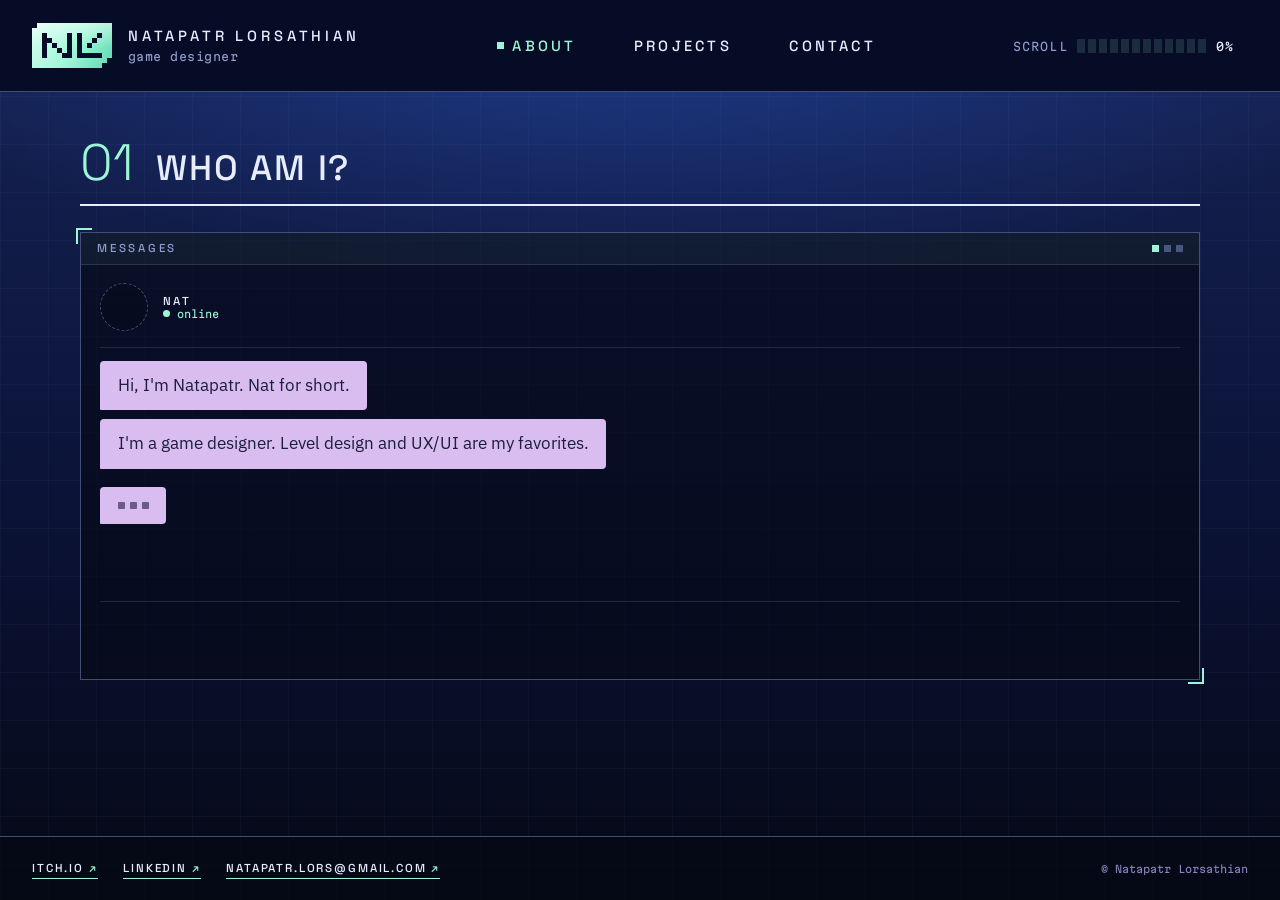
==== about/index.html @ 9aee7de4 "One page width, sticky project nav, tag-style loadout, SCROLL meter, scroll cue at all widths - Ever" ====
<!DOCTYPE html>
<html lang="en">
<head>
<meta charset="utf-8">
<meta name="viewport" content="width=device-width, initial-scale=1">
<title>About | Natapatr Lorsathian</title>
<meta name="description" content="About Nat - a versatile game designer who enjoys UI/UX and level design the most.">
<link rel="canonical" href="https://natapatrl.github.io/portfolio/about/">
<meta property="og:title" content="About | Natapatr Lorsathian">
<meta property="og:description" content="About Nat - a versatile game designer who enjoys UI/UX and level design the most.">
<meta property="og:type" content="website">
<meta property="og:url" content="https://natapatrl.github.io/portfolio/about/">
<link rel="icon" href="../assets/favicon.svg" type="image/svg+xml">
<link rel="preconnect" href="https://fonts.googleapis.com">
<link rel="preconnect" href="https://fonts.gstatic.com" crossorigin>
<link rel="stylesheet" href="https://fonts.googleapis.com/css2?family=Space+Grotesk:wght@300..700&family=IBM+Plex+Sans:wght@400;500&family=Martian+Mono:wdth,wght@75..112.5,300..500&family=Tiny5&display=swap">
<link rel="stylesheet" href="../assets/style.css">
<script>document.documentElement.classList.add("js")</script>
</head>
<body>
<a class="skip" href="#main">Skip to content</a>
<header class="site-header">
  <a class="brand" href="../" aria-label="Natapatr Lorsathian, home">
    <img class="brand-mark" src="../assets/logo.svg" alt="" width="80" height="45">
    <span class="brand-text"><span class="brand-name">NATAPATR LORSATHIAN</span><span class="brand-role">game designer</span></span>
  </a>
  <nav class="site-nav" aria-label="Main"><a href="../about/" class="active" aria-current="page">ABOUT</a><a href="../projects/">PROJECTS</a><a href="../contact/">CONTACT</a></nav>
  <div class="read" aria-hidden="true"><span class="read-label">SCROLL</span><span class="read-cells"></span><span class="read-pct">0%</span></div>
</header>
<main id="main">

<section class="wrap section-page">
  <header class="doc-head compact"><span class="doc-no" aria-hidden="true">01</span><h1 class="doc-title">WHO AM I?</h1></header>
  <div class="window chat-window"><div class="window-bar"><span class="window-title">MESSAGES</span><span class="window-lights" aria-hidden="true"><i></i><i></i><i></i></span></div>
  <div class="chat" data-chat>
    <div class="chat-head">
      <figure class="frame avatar"><div class="ph" style="aspect-ratio:1/1" role="img" aria-label="Image coming soon: avatar"><span>[ img: avatar ]</span></div></figure>
      <div><p class="chat-name">Nat</p><p class="chat-status">online</p></div>
    </div>
    <div class="chat-log" aria-live="polite"><div class="bubble them"><p>Hi, I&#x27;m Natapatr. Nat for short.</p></div><div class="bubble them"><p>I&#x27;m a game designer. Level design and UX/UI are my favorites.</p></div><div class="bubble them"><p>Ask me anything!</p></div><div class="bubble me"><p>What makes a game great?</p></div><div class="bubble them"><p>It has to feel good to play.</p></div><div class="bubble them"><p>Fun is the foundation, but even a fun game gets frustrating if it isn&#x27;t user-friendly.</p></div><div class="bubble me"><p>Your design goal?</p></div><div class="bubble them"><p>Balancing fun with a smooth user experience.</p></div><div class="bubble me"><p>What tools do you use?</p></div><div class="bubble them"><p>Unity, Unreal (incl. UEFN) and Figma for UI prototypes.</p></div><div class="bubble me"><p>Working on anything now?</p></div><div class="bubble them"><p>Anonymized! Our Global Game Jam 2026 entry, 1st place at Game Dev Hub Bangkok.</p></div><div class="bubble them"><p>We grew it into a full game. It&#x27;s out now on Steam.</p></div></div>
    <div class="chat-options" role="group" aria-label="Reply options"><a class="chat-opt final" href="../projects/">View my projects</a></div>
  </div></div>
  <script type="application/json" id="chat-data">{"intro": ["Hi, I'm Natapatr. Nat for short.", "I'm a game designer. Level design and UX/UI are my favorites.", "Ask me anything!"], "topics": [{"q": "What makes a game great?", "a": ["It has to feel good to play.", "Fun is the foundation, but even a fun game gets frustrating if it isn't user-friendly."]}, {"q": "Your design goal?", "a": ["Balancing fun with a smooth user experience."]}, {"q": "What tools do you use?", "a": ["Unity, Unreal (incl. UEFN) and Figma for UI prototypes."]}, {"q": "Working on anything now?", "a": ["Anonymized! Our Global Game Jam 2026 entry, 1st place at Game Dev Hub Bangkok.", "We grew it into a full game. It's out now on Steam."]}], "final": "View my projects", "finalHref": "../projects/"}</script>
</section>

</main>
<footer class="site-footer">
  <div class="footer-links">
    <a class="link" href="https://twonah.itch.io/" target="_blank" rel="noopener">itch.io<span class="sr-only"> (opens in new tab)</span></a>
    <a class="link" href="https://www.linkedin.com/in/natapatrl" target="_blank" rel="noopener">LinkedIn<span class="sr-only"> (opens in new tab)</span></a>
    <a class="js-email link" data-u="natapatr.lors" data-d="gmail.com" href="../contact/">natapatr.lors [at] gmail [dot] com</a>
  </div>
  <p class="footer-note">&copy; Natapatr Lorsathian</p>
</footer>
<script src="../assets/site.js"></script>
</body>
</html>
---- assets/style.css ----
/* =========================================================
   Theme: technical datasheet base + HUD project list/readout
   + terminal flairs. Sharp edges, rules instead of boxes.
   Fonts: Space Grotesk (headings), IBM Plex Sans (body),
   Martian Mono (labels/specs), Tiny5 (quest band only).
   ========================================================= */
:root {
  --navy: #162354;
  --deep: #0b1338;
  --ink: #050915;
  --head: #e8ecff;
  --body: rgba(232, 236, 255, 0.78);
  --muted: #8f9bc9;
  --dim: #8a82bd;   /* lavender-leaning; 5.2:1 or more on every panel (old #5d6aa0 was 3.5:1) */
  --line: rgba(160, 185, 255, 0.16);
  --line-strong: rgba(160, 185, 255, 0.38);
  --mint: #9ef5d6;
  --lav: #d9bdf0;
  --grot: "Space Grotesk", "Segoe UI", system-ui, sans-serif;
  --plex: "IBM Plex Sans", "Segoe UI", system-ui, sans-serif;
  --mono: "Martian Mono", ui-monospace, "Courier New", monospace;
  --pixel: "Tiny5", "Courier New", monospace;
  /* type scale: every size on the site comes from here */
  --fs-micro: 0.64rem;   /* mono: captions, meter, footer, spec labels */
  --fs-label: 0.72rem;   /* mono: section numbers, ids, meta, image labels */
  --fs-data: 0.78rem;    /* mono: spec values, sub-headings */
  --fs-caps-s: 0.72rem;  /* grotesk caps: name, spec groups, footer links */
  --fs-caps: 0.8rem;     /* grotesk caps: nav, links */
  --fs-caps-l: 0.92rem;  /* grotesk caps: section titles */
  --fs-body-s: 0.92rem;  /* plex: secondary text, reply options */
  --fs-body: 1.04rem;    /* plex: all body text and lists */
}

* { box-sizing: border-box; }
/* --hh (top bar height) and --nh (sticky project nav height) are set by site.js, so in-page jumps
   and keyboard focus never land under the sticky bars. */
html { background: var(--ink); scroll-behavior: smooth; scroll-padding-top: calc(var(--hh, 92px) + var(--nh, 0px) + 16px); }
body {
  margin: 0;
  color: var(--head);
  font: 400 1rem/1.6 var(--grot);
  background:
    radial-gradient(ellipse 90% 45% at 50% 0%, rgba(43, 95, 217, 0.45), transparent 70%),
    linear-gradient(rgba(140, 170, 255, 0.045) 1px, transparent 1px) 0 0 / 48px 48px,
    linear-gradient(90deg, rgba(140, 170, 255, 0.045) 1px, transparent 1px) 0 0 / 48px 48px,
    linear-gradient(180deg, var(--navy), var(--deep) 55%, var(--ink));
  background-color: var(--ink);
  min-height: 100vh;
  display: flex;
  flex-direction: column;
}
main { flex: 1; }
main > section:first-child:not(.hero), main > article:first-child { padding-top: 2.8rem; }
main > article.project:first-child { padding-top: 2rem; }
a { color: var(--mint); }
a:hover { color: var(--head); }
p { margin: 0 0 0.85rem; }
h1, h2, h3 { font-family: var(--grot); font-weight: 500; line-height: 1.15; margin: 0; }
.wrap { width: min(1120px, 100% - 2.5rem); margin-inline: auto; }

.skip { position: absolute; left: -999px; }
.skip:focus { left: 1rem; top: 1rem; background: var(--head); color: var(--deep); padding: 0.5rem 1rem; z-index: 9; }
:focus-visible { outline: 1px solid var(--mint); outline-offset: 4px; }

/* ---------- Header ---------- */
.site-header {
  position: sticky;
  top: 0;
  z-index: 5;
  display: grid;
  grid-template-columns: auto 1fr auto;
  align-items: center;
  gap: 2rem;
  height: 92px;
  padding: 0 2rem;
  background: #060b26;
  border-bottom: 1px solid var(--line-strong);
}
.brand { display: flex; align-items: center; gap: 1rem; text-decoration: none; color: var(--head); }
.brand-mark { display: block; height: 45px; width: 80px; image-rendering: pixelated; }
.brand-name { display: block; white-space: nowrap; font: 500 var(--fs-caps-l)/1.2 var(--grot); letter-spacing: 0.26em; }
.brand-role { display: block; font: 400 var(--fs-label) var(--mono); color: var(--muted); letter-spacing: 0.04em; margin-top: 0.25rem; }
.brand:hover .brand-name { color: var(--mint); }
.site-nav { display: flex; justify-content: center; gap: 0.4rem; }
.site-nav a {
  display: flex;
  align-items: center;
  gap: 0.55rem;
  padding: 0.7rem 1.1rem;
  font: 500 var(--fs-caps-l) var(--grot);
  letter-spacing: 0.22em;
  color: var(--head);
  text-decoration: none;
}
.site-nav a::before { content: ""; width: 7px; height: 7px; background: var(--mint); opacity: 0; }
.site-nav a:hover::before, .site-nav a.active::before { opacity: 1; }
.site-nav a.active { color: var(--mint); }
.read { display: flex; align-items: center; gap: 0.6rem; font: 400 var(--fs-label) var(--mono); color: var(--muted); letter-spacing: 0.1em; }
.read-cells { display: flex; gap: 3px; }
.read-cells i { width: 8px; height: 14px; background: rgba(158, 245, 214, 0.14); }
.read-cells i.on { background: var(--mint); }
.read.off { visibility: hidden; }
.read-pct { min-width: 4ch; color: var(--head); text-align: left; }

/* ---------- Shared type ---------- */
.prose p { font-family: var(--plex); color: var(--body); font-size: var(--fs-body); line-height: 1.72; max-width: 64ch; }
.sec {
  display: flex;
  align-items: baseline;
  gap: 0.9rem;
  font-size: var(--fs-caps-l);
  letter-spacing: 0.18em;
  text-transform: uppercase;
  border-top: 1px solid var(--line-strong);
  padding-top: 0.75rem;
  margin: 2.4rem 0 1rem;
}
.sec-no { font: 400 var(--fs-label) var(--mono); letter-spacing: 0.04em; color: var(--mint); text-transform: none; white-space: nowrap; flex: none; }

/* Datasheet heading: dim number + title share one baseline; the sub-line gets its own row */
.doc-head {
  display: grid;
  grid-template-columns: auto minmax(0, 1fr);
  column-gap: 1.4rem;
  align-items: baseline;
  border-bottom: 2px solid var(--head);
  padding-bottom: 1rem;
}
.doc-no { grid-column: 1; grid-row: 1; font: 300 clamp(3rem, 8vw, 5.2rem)/1 var(--grot); color: var(--mint); }
.doc-title { grid-column: 2; grid-row: 1; font-size: clamp(2rem, 5.5vw, 3.4rem); letter-spacing: 0.05em; text-transform: uppercase; line-height: 1; overflow-wrap: break-word; }
.doc-sub { grid-column: 2; grid-row: 2; font: 400 var(--fs-data)/1.5 var(--mono); color: var(--muted); margin: 0.55rem 0 0; }
.doc-head:not(:has(.doc-no)) .doc-title, .doc-head:not(:has(.doc-no)) .doc-sub { grid-column: 1 / -1; }
.page-head { margin-bottom: 2rem; }
/* compact version for About / Projects / Contact */
.doc-head.compact { margin-bottom: 1.6rem; }
.doc-head.compact .doc-no { font-size: clamp(2.2rem, 5vw, 3.2rem); }
.doc-head.compact .doc-title { font-size: clamp(1.5rem, 3.4vw, 2.2rem); }

/* boxed panel, same frame as the About chat window */
.frame-box { background: rgba(5, 9, 21, 0.5); border: 1px solid var(--line-strong); border-radius: 4px; padding: 0.4rem 1.4rem 1.6rem; }
.frame-box > .sec:first-child { border-top: 0; margin-top: 0.6rem; }
.list-box { padding: 0.3rem 0.4rem; }
.list-box .missions { border-top: 0; }
.list-box .mission:last-child { border-bottom: 0; }

/* About / Projects / Contact share one centered column */
/* Every page uses the same 1120px frame (user, 2026-11-08), so nothing jumps between pages. */
.section-page { }

/* Links: underlined caps, arrow for external */
.links { display: flex; flex-wrap: wrap; gap: 0.6rem 1.8rem; margin: 1.6rem 0 0; }
.link {
  font: 500 var(--fs-caps) var(--grot);
  letter-spacing: 0.16em;
  text-transform: uppercase;
  color: var(--head);
  text-decoration: none;
  border-bottom: 1px solid var(--mint);
  padding: 0.2rem 0;
}
/* decorative arrows: the "/ ''" part gives them empty alt text so screen readers skip them */
.link::after { content: " \2197"; content: " \2197" / ""; color: var(--mint); }
.link.internal::after { content: " \2192"; content: " \2192" / ""; }
.link.internal.prev::after { content: none; }
.link.internal.prev::before { content: "\2190"; content: "\2190" / ""; color: var(--mint); margin-right: 0.4em; }
.link:hover { color: var(--mint); }
.footer-links .link { font-size: var(--fs-caps-s); }

/* "+" bullet list */
.plus-list { list-style: none; padding: 0; margin: 0; font-family: var(--plex); font-size: var(--fs-body); color: var(--body); }
.plus-list li { position: relative; padding: 0.3rem 0 0.3rem 1.6rem; line-height: 1.6; }
.plus-list li::before { content: "+"; content: "+" / ""; position: absolute; left: 0.15rem; top: 0.28rem; color: var(--mint); font-family: var(--mono); }

/* Image frames: crop-mark corners, no box */
.frame { margin: 0; }
.ph {
  position: relative;
  width: 100%;
  display: grid;
  place-items: center;
  padding: 1rem;
  text-align: center;
  background: rgba(5, 9, 21, 0.4);
  font: 400 var(--fs-label) var(--mono);
  color: var(--muted);
}
.ph::before, .ph::after { content: ""; position: absolute; width: 18px; height: 18px; border: 1px solid var(--head); }
.ph::before { top: 0; left: 0; border-right: 0; border-bottom: 0; }
.ph::after { bottom: 0; right: 0; border-left: 0; border-top: 0; }
.frame figcaption { font: 400 var(--fs-micro) var(--mono); color: var(--dim); margin-top: 0.55rem; }
.hero-ph { margin-bottom: 0; }
/* Project page: media + spec readout share one window, so the image no longer fills the screen */
.file-window { margin-bottom: 2.6rem; }
.file-window .window-body { padding: 1.4rem 1.5rem 1.5rem; }
.file-grid { display: grid; grid-template-columns: 1.35fr 1fr; gap: 1.5rem 2rem; align-items: start; }
.file-main .file-pitch { margin: 1.1rem 0 0; }
.file-side .links { margin-top: 1.4rem; }
/* Awards: a small group under the specs, styled like the SPECS / ROLE group labels */
.file-awards { margin-top: 1.3rem; }
.file-awards .grp { margin: 0; padding: 0 0 0.5rem; font: 500 var(--fs-caps-s) var(--grot); letter-spacing: 0.24em; color: var(--mint); }
.file-awards ul { list-style: none; margin: 0; padding: 0; display: grid; gap: 0.4rem; }
.file-awards li { display: flex; gap: 0.6rem; align-items: baseline; font: 400 var(--fs-body-s)/1.4 var(--plex); color: var(--lav); }
.file-awards svg { width: 10px; height: 10px; fill: currentColor; flex: none; position: relative; top: 1px; }
.proj-body { max-width: 760px; }

/* ---------- Mission-select project list ---------- */
.missions { display: grid; border-top: 1px solid var(--line-strong); }
.mission {
  display: grid;
  grid-template-columns: 2.4rem 10.5rem 1fr auto;
  gap: 1.4rem;
  align-items: center;
  padding: 1.15rem 1.2rem 1.15rem 1rem;
  border-bottom: 1px solid var(--line);
  border-left: 2px solid transparent;
  text-decoration: none;
  color: var(--muted);
  transition: background 0.15s, border-color 0.15s;
}
.mission:hover, .mission:focus-visible {
  background: linear-gradient(90deg, rgba(158, 245, 214, 0.11), rgba(158, 245, 214, 0) 75%);
  border-left-color: var(--mint);
  color: var(--head);
  outline: none;
}
.m-id { font: 400 var(--fs-label) var(--mono); color: var(--dim); }
.m-thumb .ph { padding: 0.4rem; font-size: var(--fs-micro); line-height: 1.4; transition: background 0.15s; }
.m-thumb .ph::before, .m-thumb .ph::after { width: 10px; height: 10px; }
.mission:hover .m-thumb .ph { background: rgba(158, 245, 214, 0.08); }
.mission:hover .m-id { color: var(--mint); }
.m-title { display: block; font: 500 1.2rem var(--grot); letter-spacing: 0.06em; text-transform: uppercase; color: var(--head); }
.m-title .slash { color: var(--dim); margin-left: 0.15em; }
.m-title .slash::after { content: "_"; content: "_" / ""; color: var(--mint); opacity: 0; }
.mission:hover .m-title .slash { color: var(--mint); }
.mission:hover .m-title .slash::after { opacity: 1; animation: blink 1s steps(1) infinite; }
.m-genre { display: block; font: 400 var(--fs-body-s)/1.4 var(--plex); color: var(--muted); margin-top: 0.2rem; }
/* year / team / engine readout on the right of each row */
.m-spec { display: grid; gap: 0.3rem; font: 400 var(--fs-label)/1 var(--mono); color: var(--head); white-space: nowrap; }
.m-spec { width: 10.4rem; }
.m-spec > span { display: grid; grid-template-columns: 4.2rem auto; }
.m-spec b { font-weight: 400; color: var(--dim); font-size: var(--fs-micro); letter-spacing: 0.1em; margin-right: 0.6rem; }
.mission:hover .m-spec { color: var(--mint); }
/* discipline tags: small HUD chips with a pixel icon, colour-coded */
.chips { display: flex; flex-wrap: wrap; gap: 0.4rem; margin-top: 0.55rem; }
ul.chips { list-style: none; padding: 0; margin-bottom: 0; }
.chip {
  --c: var(--mint);
  display: inline-flex;
  align-items: center;
  gap: 0.45rem;
  padding: 0.28rem 0.6rem 0.28rem 0.5rem;
  font: 500 var(--fs-micro)/1 var(--mono);
  letter-spacing: 0.08em;
  text-transform: uppercase;
  color: var(--c);
  background: color-mix(in srgb, var(--c) 9%, transparent);
  border: 1px solid color-mix(in srgb, var(--c) 45%, transparent);
  clip-path: polygon(5px 0, 100% 0, 100% 100%, 0 100%, 0 5px);
}
.chip svg { width: 10px; height: 10px; fill: currentColor; flex: none; }
.chip.t-level { --c: var(--lav); }
.chip.t-ux { --c: #9dc4ff; }
.mission:hover .chip { background: color-mix(in srgb, var(--c) 16%, transparent); }

/* ---------- Spec readout ---------- */
.readout { margin: 0; font: 400 var(--fs-data)/1.5 var(--mono); }
.readout .grp { font: 500 var(--fs-caps-s) var(--grot); letter-spacing: 0.24em; color: var(--mint); padding: 0 0 0.5rem; }
.readout .grp:not(:first-child) { padding-top: 1.3rem; }
.readout .row {
  display: grid;
  grid-template-columns: 7.8rem 1fr;
  gap: 1rem;
  padding: 0.6rem 0 0.6rem 0.9rem;
  border-left: 1px solid var(--line-strong);
}
.readout .row:nth-of-type(odd) { background: rgba(158, 245, 214, 0.03); }
.readout dt { color: var(--muted); text-transform: uppercase; font-size: var(--fs-micro); letter-spacing: 0.1em; padding-top: 0.12rem; }
.readout dd { margin: 0; color: var(--head); overflow-wrap: anywhere; }

/* ---------- Home ---------- */
/* Content windows (home): sharp frame, mint corner brackets, title bar with status lights */
.hero { padding: 2.4rem 0 2.2rem; }
.window { position: relative; background: rgba(5, 9, 21, 0.62); border: 1px solid var(--line-strong); }
.window::before, .window::after { content: ""; position: absolute; width: 14px; height: 14px; border: 2px solid var(--mint); pointer-events: none; }
.window::before { top: -5px; left: -5px; border-right: 0; border-bottom: 0; }
.window::after { bottom: -5px; right: -5px; border-left: 0; border-top: 0; }
.window-bar {
  display: flex; justify-content: space-between; align-items: center; gap: 1rem;
  padding: 0.55rem 1rem;
  border-bottom: 1px solid var(--line);
  background: rgba(158, 245, 214, 0.05);
  font: 500 var(--fs-caps-s) var(--grot); letter-spacing: 0.24em; color: var(--muted);
}
.window-title { display: flex; align-items: center; gap: 0.8rem; margin: 0; font: inherit; letter-spacing: inherit; }
.window-tag { font: 500 var(--fs-micro)/1 var(--mono); letter-spacing: 0.1em; color: var(--deep); background: var(--mint); padding: 0.22rem 0.4rem; }
.window-lights { display: flex; gap: 5px; }
.window-lights i { width: 7px; height: 7px; background: var(--line-strong); }
.window-lights i:first-child { background: var(--mint); }
.window-body { padding: 1.5rem 1.6rem 1.6rem; }
.hud-label { margin: 0; font: 400 var(--fs-label)/1.6 var(--mono); letter-spacing: 0.12em; color: var(--muted); }
.hud-label::before { content: ""; display: inline-block; width: 6px; height: 6px; background: var(--mint); margin-right: 0.7rem; vertical-align: 1px; }
.hud-label + .out { margin-top: 0.35rem; }
.out + .hud-label { margin-top: 1.3rem; }
.hero-bio { margin: 0.45rem 0 0; font: 400 var(--fs-body)/1.5 var(--plex); color: var(--body); }
.hero-intro { margin-bottom: 0; font-size: clamp(1.8rem, 4.4vw, 2.6rem); font-weight: 400; letter-spacing: 0.16em; line-height: 1.2; color: var(--mint); }
.class-chips .chips { margin-top: 0; gap: 0.5rem; }
.class-chips .chip { font-size: var(--fs-label); padding: 0.42rem 0.75rem 0.42rem 0.6rem; }
.class-chips .chip svg { width: 12px; height: 12px; }
.chip-link { text-decoration: none; cursor: pointer; transition: background .15s, border-color .15s; }
.chip-link:hover, .chip-link:focus-visible { background: color-mix(in srgb, var(--c) 20%, transparent); border-color: var(--c); }
.chip-link:focus-visible { outline: 1px solid var(--c); outline-offset: -5px; }
.sr-only { position: absolute; width: 1px; height: 1px; overflow: hidden; clip: rect(0 0 0 0); white-space: nowrap; }
/* LOADOUT: the same tag shape as CLASS, in a neutral colour (not clickable) */
.tools.chips { margin-top: 0; gap: 0.5rem; }
.chip.t-tool { --c: #c9d0f0; font-size: var(--fs-label); padding: 0.42rem 0.8rem; }
/* Home cursor: solid until the profile window finishes typing (site.js adds .go), then blinks
   3 times and drops to an idle glow on the same beat. Never blinks forever (WCAG 2.2.2). */
.cursor { display: inline-block; color: var(--mint); }
.cursor.go { animation: cursor-idle 3.4s forwards; }
@keyframes cursor-idle {
  0% { opacity: 1; animation-timing-function: step-end; }
  16% { opacity: 0; animation-timing-function: step-end; }
  32% { opacity: 1; animation-timing-function: step-end; }
  48% { opacity: 0; animation-timing-function: step-end; }
  64% { opacity: 1; animation-timing-function: step-end; }
  80%, 100% { opacity: .38; }
}
/* typed reveal (site.js); without JS everything is simply shown */
.js .window.is-typing .hud-text, .js .window.is-typing .out, .js .window.is-typing .hud-label::before { visibility: hidden; }
.js .window .shown, .js .window .hud-label.shown::before { visibility: visible !important; }
.featured { padding-bottom: 2rem; }
/* Home: "SCROLL" prompt, standing upright in the empty right-hand margin so it never covers content.
   Only on screens wide enough to have that margin (1240px+); hidden once the visitor scrolls (site.js
   adds .gone). The chevron bobs 3 times, then rests (nothing moves forever, WCAG 2.2.2). JS only. */
.scroll-cue { display: none; }
.js .scroll-cue {
  position: fixed; right: max(4px, calc((100vw - 1120px) / 4 - 13px)); bottom: 1.6rem; z-index: 4;
  display: flex; flex-direction: column; align-items: center; gap: 0.6rem;
  padding: 0.7rem 0.25rem 0.55rem; text-decoration: none;
  font: 400 var(--fs-micro)/1 var(--mono); letter-spacing: 0.2em; color: var(--muted);
  background: rgba(5, 9, 21, 0.85); border: 1px solid var(--line-strong);
  clip-path: polygon(6px 0, 100% 0, 100% 100%, 0 100%, 0 6px);
  transition: opacity .3s, visibility .3s;
  box-sizing: content-box; width: 18px;
}
.js .scroll-cue:hover { color: var(--mint); border-color: var(--mint); }
.scroll-cue span { writing-mode: vertical-rl; }
.scroll-cue svg { width: 15px; height: 9px; fill: var(--mint); animation: cue-bob 1.1s steps(2, jump-none) 3 1s; }
.js .scroll-cue.gone { opacity: 0; visibility: hidden; }
@keyframes cue-bob { 0%, 100% { transform: none; } 50% { transform: translateY(4px); } }
.featured .window-body { padding: 1.6rem; }
.chat-window { margin: 0.5rem 0 1rem; }
.chat-window .chat { margin: 0; background: none; border: 0; border-radius: 0; }
.contact-window .window-body { padding-top: 0.4rem; }
.contact-grid { display: grid; grid-template-columns: 1fr 1fr; gap: 0 3rem; }
.contact-grid > div:first-child .sec { border-top: 0; margin-top: 0.6rem; }
@media (min-width: 901px) { .contact-grid .sec { border-top: 0; margin-top: 0.6rem; } }
.list-window .window-body { padding: 1.1rem 1.2rem 0.6rem; }
.list-window .missions { border-top: 0; }
.list-window .mission:last-child, .list-window .mission.last-shown { border-bottom: 0; }
.featured-grid { display: grid; grid-template-columns: 1.2fr 1fr; gap: 2.6rem; align-items: center; }
.featured-media { display: block; text-decoration: none; }
.featured-body { padding-top: 0.3rem; }
.featured-body .doc-head { margin-bottom: 1.1rem; border-bottom-color: var(--line-strong); border-bottom-width: 1px; }
.featured-body .doc-title { font-size: clamp(1.8rem, 3.6vw, 2.5rem); }
.feat-tag { font: 400 var(--fs-body)/1.5 var(--plex); color: var(--body); margin: 0.9rem 0 0; }
.badges { display: flex; flex-wrap: wrap; gap: 0.45rem; }
.badge {
  --c: var(--lav);
  display: inline-flex; align-items: center; gap: 0.5rem;
  padding: 0.38rem 0.7rem 0.38rem 0.55rem;
  font: 500 var(--fs-label)/1 var(--mono); letter-spacing: 0.06em; text-transform: uppercase;
  color: var(--c);
  background: color-mix(in srgb, var(--c) 10%, transparent);
  border: 1px solid color-mix(in srgb, var(--c) 50%, transparent);
  clip-path: polygon(6px 0, 100% 0, 100% 100%, 0 100%, 0 6px);
}
.badge svg { width: 11px; height: 11px; fill: currentColor; flex: none; }
.badge.b-status { --c: var(--mint); }
/* "Out now" light: flickers on once like a fluorescent tube when it scrolls into view (site.js
   adds .lit), then stays on. At most 2.5 flashes, all within 0.7 s, on an 11px icon. */
.js .badge.b-status svg { opacity: 0; }
.js .badge.b-status.lit svg { opacity: 1; animation: light-flicker 1.2s forwards; }
@keyframes light-flicker {
  0% { opacity: 0; animation-timing-function: step-end; }
  10% { opacity: 1; animation-timing-function: step-end; }
  18% { opacity: 0; animation-timing-function: step-end; }
  42% { opacity: 1; animation-timing-function: step-end; }
  48% { opacity: .3; animation-timing-function: step-end; }
  58%, 100% { opacity: 1; }
}
.quest { position: relative; margin: 4.5rem 0; }
.quest-band { text-align: center; background: #000; padding: 1.4rem 1rem; position: relative; }
/* Rip-open (site.js adds .rip-ready, then .ripped when the band scrolls into view):
   a mint seam slashes across, then the page tears open into the band in pixel-sized steps. */
.quest-seam { position: absolute; z-index: 1; left: 0; right: 0; top: 50%; height: 2px; margin-top: -1px; background: var(--mint); transform: scaleX(0); opacity: 0; pointer-events: none; }
.quest.rip-ready .quest-band { clip-path: inset(50% 0 50% 0); }
.quest.rip-ready .quest-band > p { opacity: 0; }
.quest.ripped .quest-seam { animation: seam 0.75s ease-out forwards; }
.quest.ripped .quest-band { animation: rip 0.5s steps(6, end) 0.28s forwards; }
.quest.ripped .quest-band > p { animation: fade-in 0.3s ease-out 0.72s forwards; }
@keyframes seam { 0% { transform: scaleX(0); opacity: 1; } 40% { transform: scaleX(1); opacity: 1; } 100% { transform: scaleX(1); opacity: 0; } }
@keyframes rip { from { clip-path: inset(50% 0 50% 0); } to { clip-path: inset(-60px 0 -60px 0); } }
@keyframes fade-in { to { opacity: 1; } }
.quest-band::before, .quest-band::after {
  content: "";
  position: absolute;
  left: 0; right: 0;
  height: 48px;   /* depth x cell from QUEST_EDGE in build.py */
  background-repeat: repeat-x;
  background-size: 960px 48px;
}
.quest-band::before { bottom: 100%; transform: scaleY(-1); background-image: url("quest-edge-top.svg"); }
.quest-band::after { top: 100%; background-image: url("quest-edge-bottom.svg"); }
.quest-label { font: 400 var(--fs-caps)/1.2 var(--grot); letter-spacing: 0.3em; margin: 0; color: var(--lav); }
.quest-title { font: 400 clamp(1.8rem, 5vw, 3rem)/1 var(--pixel); letter-spacing: 0.14em; color: var(--mint); margin: 0.15rem 0 0.25rem; }
.quest-reward { font: italic 500 var(--fs-caps-s)/1.2 var(--grot); letter-spacing: 0.2em; margin: 0; }
.more { padding-bottom: 2rem; }
.cards { display: grid; grid-template-columns: repeat(3, 1fr); gap: 1.4rem; margin-top: 1.4rem; }
.card {
  position: relative; display: block; text-decoration: none; color: var(--muted);
  padding: 0.8rem 0.8rem 1rem; border: 1px solid var(--line); background: rgba(5, 9, 21, 0.35);
  transition: background 0.15s, border-color 0.15s;
}
.card .frame { margin-bottom: 0.9rem; }
.card .ph { font-size: var(--fs-micro); }
.card-head { display: flex; justify-content: space-between; align-items: baseline; gap: 0.8rem; }
.card-id { font: 400 var(--fs-label) var(--mono); color: var(--dim); }
.card:hover, .card:focus-visible { border-color: var(--mint); background: rgba(158, 245, 214, 0.06); color: var(--head); outline: none; }
.card:hover .card-id { color: var(--mint); }
.card:hover .m-title .slash { color: var(--mint); }
.card:hover .m-title .slash::after { opacity: 1; animation: blink 1s steps(1) infinite; }
.card:hover .chip { background: color-mix(in srgb, var(--c) 16%, transparent); }
.more-all { margin-top: 1.6rem; justify-content: flex-end; }
.filters { display: none; flex-wrap: wrap; align-items: center; gap: 0.45rem; margin: 0 0 1rem; }
.js .filters { display: flex; }
.filters-label { font: 400 var(--fs-label) var(--mono); color: var(--dim); margin-right: 0.4rem; }
.filter {
  --c: var(--head);
  display: inline-flex; align-items: center; gap: 0.55rem; cursor: pointer;
  padding: 0.45rem 0.75rem; background: transparent;
  font: 500 var(--fs-label)/1 var(--mono); letter-spacing: 0.08em; text-transform: uppercase;
  color: var(--c); border: 1px solid color-mix(in srgb, var(--c) 40%, transparent);
  clip-path: polygon(6px 0, 100% 0, 100% 100%, 0 100%, 0 6px);
}
/* clipped corners would cut off an outside outline, so the focus ring sits just inside the shape */
.filter:focus-visible, .dl-tab:focus-visible { outline: 1px solid var(--mint); outline-offset: -5px; }
.filter[aria-pressed="true"]:focus-visible { outline-color: var(--deep); }
.filter.t-gameplay { --c: var(--mint); }
.filter.t-level { --c: var(--lav); }
.filter.t-ux { --c: #9dc4ff; }
.filter .count { color: var(--dim); }
.filter:hover { background: color-mix(in srgb, var(--c) 10%, transparent); }
.filter[aria-pressed="true"] { background: var(--c); color: var(--deep); border-color: var(--c); }
.filter[aria-pressed="true"] .count { color: var(--deep); opacity: 0.75; }
.filter-status { margin-left: auto; font: 400 var(--fs-micro) var(--mono); color: var(--muted); }
.mission[hidden] { display: none; }

/* ---------- Project page ---------- */
.project { padding-bottom: 2rem; }
/* Project nav sticks under the top bar while scrolling, so previous / next project are always in
   reach. Once stuck (site.js adds .stuck) it gets the top bar's background across the full width. */
.proj-nav { position: sticky; top: var(--hh, 92px); z-index: 4; display: flex; justify-content: space-between; align-items: center; flex-wrap: wrap; gap: 1rem 2rem; padding: 0.8rem 0; margin-bottom: 2rem; border-bottom: 1px solid var(--line-strong); }
.proj-nav.stuck { background: #060b26; box-shadow: 0 0 0 100vmax #060b26; clip-path: inset(0 -100vmax); border-bottom-color: transparent; }
.proj-nav.stuck::after { content: ""; position: absolute; left: -100vmax; right: -100vmax; bottom: 0; height: 1px; background: var(--line-strong); }
.proj-step { display: flex; align-items: center; flex-wrap: wrap; gap: 0.8rem 1.6rem; }
.proj-count { font: 400 var(--fs-label) var(--mono); color: var(--muted); }
.proj-count b { font-weight: 400; color: var(--mint); margin: 0 0.3rem; }
.pn-short { display: none; }
.back { display: inline-block; }
.back::after { content: none !important; }
.back::before { content: "\2190"; content: "\2190" / ""; color: var(--mint); margin-right: 0.4em; }
.two-col { display: grid; grid-template-columns: 1.5fr 1fr; gap: 3.5rem; }
.two-col aside { padding-top: 2.4rem; }
.two-col aside .sec { margin-top: 2rem; }
.split { display: grid; grid-template-columns: 1fr 1fr; gap: 3rem; align-items: start; margin: 1rem 0; }
.split .frame { margin-top: 2.4rem; }
.split.flip > :first-child { order: 2; }
.gallery { display: grid; grid-template-columns: repeat(auto-fit, minmax(280px, 1fr)); gap: 2rem; margin: 3rem 0 0; }


/* ---------- Project page: DESIGN LOG window ---------- */
.file-pitch { margin: 0 0 1.3rem; font: 400 var(--fs-body)/1.5 var(--plex); color: var(--head); }
.dl { margin-top: 0; }
.pdr { margin: 0; display: grid; gap: 1rem; }
.pdr dt { font: 500 var(--fs-caps-s) var(--grot); letter-spacing: .22em; color: var(--muted); margin-bottom: .3rem; }
.pdr dt b { font: 400 var(--fs-micro) var(--mono); color: var(--dim); margin-right: .6rem; letter-spacing: .05em; }
.pdr dd { margin: 0; font: 400 var(--fs-body)/1.55 var(--plex); color: var(--body); }
.pdr .dec dt { color: var(--mint); } .pdr .dec dd { color: var(--head); }
.hl-grid { display: grid; grid-template-columns: 1.25fr 1fr; gap: 2rem; align-items: start; }
.retro { margin: 0; font: 400 var(--fs-body)/1.55 var(--plex); color: var(--muted); }
/* D: OS-style tabs under the window bar; all panes share one grid cell so the window never jumps */
.dl-tabs { display: flex; gap: 2px; padding: .6rem .8rem 0;
  background: linear-gradient(var(--line-strong), var(--line-strong)) bottom / 100% 1px no-repeat, rgba(158,245,214,.025); }
.dl-tab { display: flex; align-items: center; gap: .55rem; white-space: nowrap; cursor: pointer;
  padding: .6rem .95rem .55rem; background: rgba(255,255,255,.02); color: var(--muted);
  border: 1px solid var(--line); border-bottom-color: var(--line-strong);
  font: 500 var(--fs-caps-s) var(--grot); letter-spacing: .18em;
  clip-path: polygon(7px 0, 100% 0, 100% 100%, 0 100%, 0 7px); }
.dl-tab:hover { color: var(--head); background: rgba(158,245,214,.06); }
.dl-tab[aria-selected="true"] { color: var(--mint); background: #060b1d; border-color: var(--line-strong); border-top: 2px solid var(--mint); border-bottom-color: #060b1d; }
.dl-pip { width: 6px; height: 6px; background: var(--lav); flex: none; }
.dl-pip.seen { background: var(--line-strong); }
.dl-tab[aria-selected="true"] .dl-pip { background: var(--mint); }
.dl-panes { display: grid; padding: 1.6rem 1.6rem 1.1rem; }
.dl-pane { grid-area: 1 / 1; visibility: hidden; display: flex; flex-direction: column; }
.dl-pane.on { visibility: visible; }
.dl-content { flex: 1; display: flex; flex-direction: column; justify-content: flex-start; }
.dl-content > .dl-overview { align-self: stretch; margin-bottom: auto; }
.js .dl-pane.on .dl-content { animation: pane-in .22s ease-out; }
@keyframes pane-in { from { opacity: 0; transform: translateX(6px); } to { opacity: 1; transform: none; } }
.dl-overview { display: grid; grid-template-columns: 1fr 1.15fr; gap: 2.4rem; align-items: start; }
.dl-h { margin: 0 0 .8rem; font: 500 var(--fs-caps-s) var(--grot); letter-spacing: .24em; color: var(--mint); }
.dl-menu { display: grid; gap: .5rem; }
.dl-menu:has(> :nth-child(4)) { gap: .35rem; }
.dl-menu:has(> :nth-child(4)) .dl-open { grid-template-columns: 4.6rem 1fr auto; padding: .4rem .7rem .4rem .45rem; }
.dl-tabs:has(> :nth-child(6)) .dl-tab { padding-inline: .7rem; letter-spacing: .12em; }
.dl-open { display: grid; grid-template-columns: 6.5rem 1fr auto; gap: 1rem; align-items: center; text-align: left; cursor: pointer;
  padding: .55rem .8rem .55rem .55rem; background: rgba(255,255,255,.02); border: 1px solid var(--line); color: var(--muted); }
.dl-open:hover, .dl-open:focus-visible { border-color: var(--mint); background: rgba(158,245,214,.06); }
.dl-thumb .ph { font-size: 0; padding: 0; } .dl-thumb .ph::before, .dl-thumb .ph::after { width: 8px; height: 8px; }
.dl-mtext { display: grid; gap: .15rem; }
.dl-mno { font: 400 var(--fs-micro) var(--mono); color: var(--dim); }
.dl-mtitle { font: 500 var(--fs-caps) var(--grot); letter-spacing: .16em; color: var(--head); }
.dl-mteaser { font: 400 var(--fs-body-s)/1.4 var(--plex); color: var(--muted); display: -webkit-box; -webkit-line-clamp: 1; -webkit-box-orient: vertical; overflow: hidden; }
.dl-go { font: 400 var(--fs-micro) var(--mono); color: var(--mint); letter-spacing: .08em; }
.dl-step { display: flex; justify-content: space-between; align-items: center; margin-top: 1.4rem; padding-top: .9rem; border-top: 1px solid var(--line); }
.dl-step button { background: none; border: 0; cursor: pointer; font: 500 var(--fs-caps-s) var(--grot); letter-spacing: .2em; text-transform: uppercase; color: var(--head); padding: .3rem 0; }
.dl-step button:hover { color: var(--mint); }
.dl-step button:disabled { color: var(--dim); opacity: .5; cursor: default; }
.dl-count { font: 400 var(--fs-label) var(--mono); color: var(--muted); }
@media (max-width: 900px) {
  .dl-tabs { flex-wrap: wrap; gap: 4px; padding: .6rem .8rem .6rem; background: rgba(158,245,214,.025); border-bottom: 1px solid var(--line-strong); }
  .dl-tab, .dl-tabs:has(> :nth-child(6)) .dl-tab { padding: .5rem .75rem; letter-spacing: .12em; border: 1px solid var(--line); }
  .dl-tab[aria-selected="true"] { border-color: var(--mint); border-top-width: 1px; background: rgba(158,245,214,.08); }
  .dl-pane { display: none; }
  .dl-pane.on { display: flex; }
  .hl-grid { grid-template-columns: 1fr; gap: 1.2rem; }
  .dl-overview { grid-template-columns: 1fr; gap: 1.6rem; }
  .dl-open { grid-template-columns: 4.5rem 1fr; } .dl-go { display: none; }
  .dl-panes { padding: 1.2rem 1.1rem .9rem; }
}
@media (prefers-reduced-motion: reduce) { .js .dl-pane.on .dl-content { animation: none; } }

/* ---------- About (chat window + texting game) ---------- */
.chat {
  margin: 0.5rem 0 1rem;
  background: rgba(5, 9, 21, 0.5);
  border: 1px solid var(--line-strong);
  border-radius: 4px;
  padding: 1.1rem 1.2rem 1.3rem;
}
.chat-head { display: flex; align-items: center; gap: 0.9rem; padding-bottom: 1rem; margin-bottom: 0.8rem; border-bottom: 1px solid var(--line); }
.chat-head .avatar { width: 48px; }
.chat-head .avatar .ph { padding: 0; font-size: 0; border-radius: 50%; border: 1px dashed var(--line-strong); }
.chat-head .avatar .ph::before, .chat-head .avatar .ph::after { content: none; }
.chat-name { margin: 0; font: 500 var(--fs-caps-s) var(--grot); letter-spacing: 0.24em; text-transform: uppercase; }
.chat-status { margin: 0; font: 400 var(--fs-micro) var(--mono); color: var(--mint); }
.chat-status::before { content: ""; display: inline-block; width: 7px; height: 7px; border-radius: 50%; background: var(--mint); margin-right: 0.45rem; vertical-align: 1px; }
.chat-log { min-height: 14rem; }
.bubble {
  max-width: min(74%, 560px);
  width: fit-content;
  margin: 0.55rem 0;
  padding: 0.75rem 1.1rem;
  border-radius: 4px;
  color: #1a1f3d;
  font: 400 var(--fs-body)/1.55 var(--plex);
}
.bubble p { margin: 0; }
.bubble.them { background: var(--lav); border-bottom-left-radius: 1px; }
.bubble.me { background: var(--mint); margin-left: auto; border-bottom-right-radius: 1px; }
.js .chat-log .bubble { opacity: 0; transform: translateY(8px); transition: opacity 0.2s, transform 0.2s; }
.js .chat-log .bubble.shown { opacity: 1; transform: none; }
.typing { display: inline-flex; gap: 5px; padding: 0.95rem 1.1rem; }
.typing span { width: 7px; height: 7px; border-radius: 1px; background: #6b5b8a; animation: pulse 1.2s infinite; }
.typing span:nth-child(2) { animation-delay: 0.2s; }
.typing span:nth-child(3) { animation-delay: 0.4s; }
.chat-options {
  display: flex;
  flex-wrap: wrap;
  justify-content: flex-end;
  gap: 0.5rem;
  margin-top: 1rem;
  padding-top: 1rem;
  border-top: 1px solid var(--line);
  min-height: 3.6rem;
}
.chat-options:focus { outline: none; }   /* only holds focus while Nat is typing */
.chat-opt {
  font: 400 var(--fs-body-s) var(--plex);
  color: var(--mint);
  background: transparent;
  border: 1px solid rgba(158, 245, 214, 0.55);
  border-radius: 4px;
  padding: 0.55rem 1.05rem;
  cursor: pointer;
  text-decoration: none;
  animation: rise 0.25s ease-out;
}
.chat-opt:hover, .chat-opt:focus-visible { background: rgba(158, 245, 214, 0.12); color: var(--head); }
.chat-opt.final { background: var(--mint); color: var(--deep); border-color: var(--mint); font-weight: 500; }
.chat-opt.final::after { content: " \2192"; content: " \2192" / ""; }
.chat-opt.final:hover { background: var(--head); color: var(--deep); }
@keyframes rise { from { opacity: 0; transform: translateY(6px); } to { opacity: 1; transform: none; } }

/* ---------- Contact ---------- */
.note { border-left: 2px solid var(--mint); padding: 0.2rem 0 0.2rem 1.2rem; }
.note p { color: var(--head); opacity: 0.85; }
.contact-line { font: 400 var(--fs-body)/1.5 var(--plex); color: var(--body); margin: 1.2rem 0 1.4rem; }
.contact-line .prompt { font-family: var(--mono); color: var(--mint); margin-right: 0.7rem; }
.readout.contact .row { grid-template-columns: 7rem 1fr; padding: 0.95rem 0 0.95rem 1rem; }
.readout.contact dd { font: 400 var(--fs-body) var(--plex); }
.readout.contact dd a { color: var(--head); text-decoration: none; border-bottom: 1px solid var(--mint); }
.readout.contact dd a:hover { color: var(--mint); }

/* ---------- Footer ---------- */
.site-footer {
  border-top: 1px solid var(--line-strong);
  background: rgba(5, 9, 21, 0.7);
  padding: 1.3rem 2rem;
  display: flex;
  flex-wrap: wrap;
  justify-content: space-between;
  align-items: center;
  gap: 1rem;
  margin-top: 4rem;
}
.footer-links { display: flex; flex-wrap: wrap; gap: 0.6rem 1.6rem; }
.footer-note { margin: 0; color: var(--dim); font: 400 var(--fs-micro) var(--mono); }

@keyframes blink { 50% { opacity: 0; } }
@keyframes pulse { 0%, 80%, 100% { opacity: 0.25; } 40% { opacity: 1; } }

/* Touch screens: taller tap area for text links. The underline moves to a background line so it
   stays under the text, and negative margins keep the layout where it was. */
@media (pointer: coarse) {
  .link {
    border-bottom: 0;
    padding: 0.65rem 0;
    margin: -0.45rem 0;
    background: linear-gradient(var(--mint), var(--mint)) left calc(100% - 0.45rem) / 100% 1px no-repeat;
  }
}

/* ---------- Responsive ---------- */
@media (max-width: 1240px) {
  .site-header { gap: 1.4rem; padding: 0 1.4rem; }
  .brand-name { font-size: var(--fs-caps); letter-spacing: 0.2em; }
  .site-nav a { padding-inline: 0.75rem; }
  .read-cells i { width: 6px; }
  .site-footer { padding-inline: 1.4rem; }
}
@media (max-width: 1000px) {
  .site-header { grid-template-columns: 1fr auto; height: auto; padding: 0.7rem 1.2rem 0.3rem; gap: 0.4rem 1rem; }
  .site-nav { grid-column: 1 / -1; grid-row: 2; justify-content: space-around; }
  .site-footer { padding-inline: 1.2rem; }
}
@media (max-width: 900px) {
  .featured-grid, .two-col, .split, .file-grid, .contact-grid { grid-template-columns: 1fr; gap: 1.5rem; }
  .split.flip > :first-child { order: 0; }
  .split .frame { margin-top: 0; }
  .two-col aside { padding-top: 0.5rem; }
  .mission { grid-template-columns: 9rem 1fr; gap: 1rem 1.2rem; }
  .m-id { display: none; }
  .m-spec { grid-column: 2; display: flex; gap: 1.1rem; width: auto; }
  .m-spec > span { display: inline; }
}
@media (max-width: 400px) {
  .doc-head { column-gap: 0.9rem; }
  .doc-title { letter-spacing: 0.02em; }
}
@media (max-width: 640px) {
  .site-header { grid-template-columns: 1fr auto; height: auto; padding: 0.7rem 1rem 0.3rem; gap: 0.4rem 1rem; }
  .site-nav { grid-column: 1 / -1; grid-row: 2; justify-content: space-around; }
  .site-nav a { padding: 0.55rem 0.3rem; font-size: var(--fs-caps); letter-spacing: 0.16em; }
  .brand-name { font-size: var(--fs-caps); letter-spacing: 0.2em; white-space: normal; }
  .brand-mark { width: 64px; height: 36px; }
  .read { display: none; }
  .site-header { grid-template-columns: 1fr; }
  .site-footer { padding-inline: 1rem; }
  .hero { padding-top: 1.6rem; }
  /* project prev / next: All projects on its own line, then Prev · 01/06 · Next across */
  .proj-nav { flex-wrap: nowrap; gap: 1rem; }
  .proj-step { flex-wrap: nowrap; gap: 0.9rem; }
  .pn-full { display: none; }
  .pn-short { display: inline; }
  .window-body, .featured .window-body { padding: 1.2rem 1.1rem; }
  .cards { grid-template-columns: 1fr; }
  .bubble { max-width: 92%; }
  .mission { grid-template-columns: 1fr; gap: 0.7rem; padding-left: 0.8rem; }
  .m-name, .m-spec { grid-column: 1; }
  .m-spec { flex-wrap: wrap; }
  .readout .row, .readout.contact .row { grid-template-columns: 1fr; gap: 0.15rem; }
}
@media (max-width: 360px) {
  .site-nav a { letter-spacing: 0.1em; padding-inline: 0.15rem; }
  .proj-count { display: none; }
}
@media (prefers-reduced-motion: reduce) {
  html { scroll-behavior: auto; }
  .js .badge.b-status svg { opacity: 1; }
  * { animation: none !important; transition: none !important; }
  .js .chat .bubble:not(.typing) { opacity: 1; transform: none; }
}
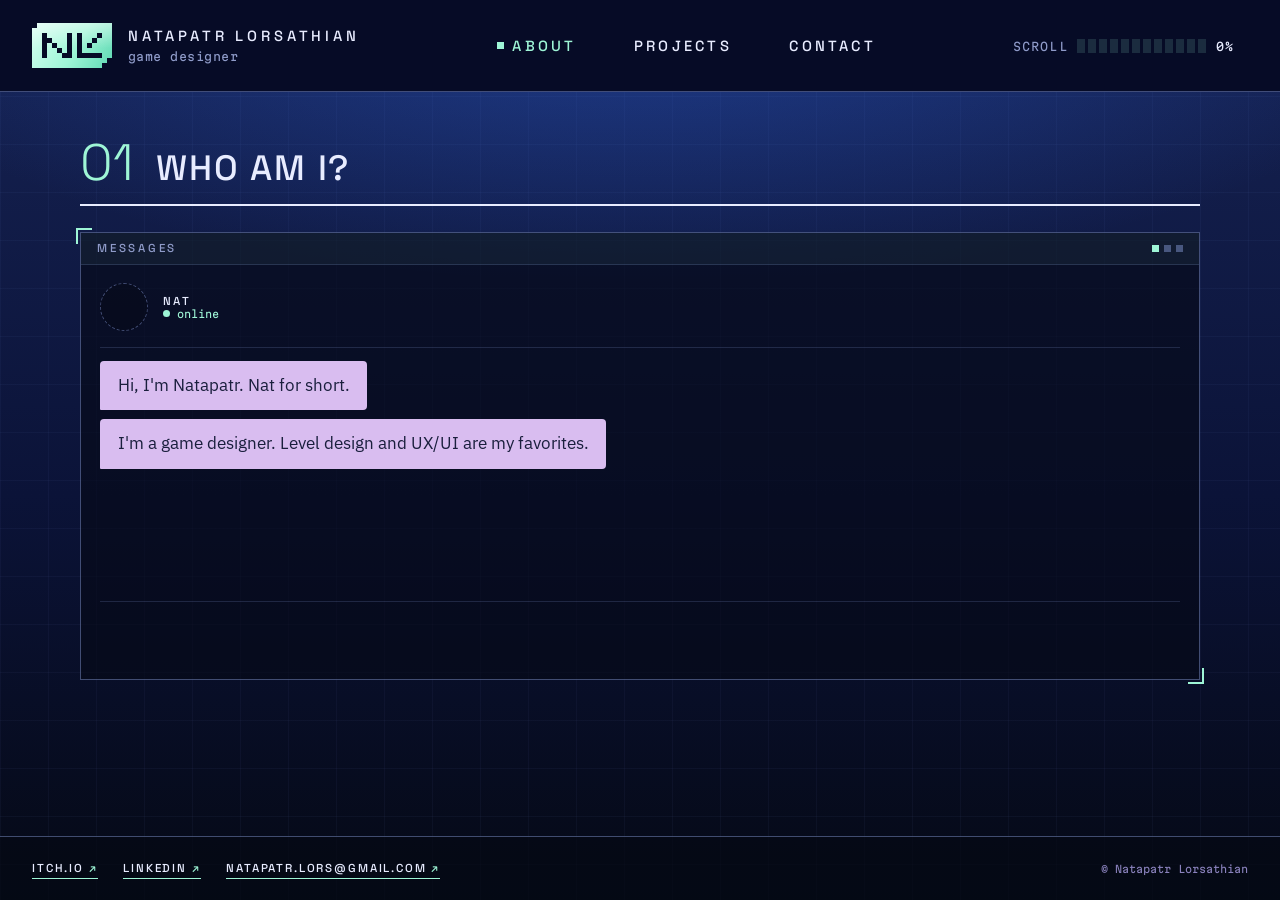
==== commit d8d5ca91: "About chat: rewritten text pass, follow-up questions, link reply to latest project Co-Authored-By: C" ====
--- a/about/index.html
+++ b/about/index.html
@@ -37,10 +37,10 @@
       <figure class="frame avatar"><div class="ph" style="aspect-ratio:1/1" role="img" aria-label="Image coming soon: avatar"><span>[ img: avatar ]</span></div></figure>
       <div><p class="chat-name">Nat</p><p class="chat-status">online</p></div>
     </div>
-    <div class="chat-log" aria-live="polite"><div class="bubble them"><p>Hi, I&#x27;m Natapatr. Nat for short.</p></div><div class="bubble them"><p>I&#x27;m a game designer. Level design and UX/UI are my favorites.</p></div><div class="bubble them"><p>Ask me anything!</p></div><div class="bubble me"><p>What makes a game great?</p></div><div class="bubble them"><p>It has to feel good to play.</p></div><div class="bubble them"><p>Fun is the foundation, but even a fun game gets frustrating if it isn&#x27;t user-friendly.</p></div><div class="bubble me"><p>Your design goal?</p></div><div class="bubble them"><p>Balancing fun with a smooth user experience.</p></div><div class="bubble me"><p>What tools do you use?</p></div><div class="bubble them"><p>Unity, Unreal (incl. UEFN) and Figma for UI prototypes.</p></div><div class="bubble me"><p>Working on anything now?</p></div><div class="bubble them"><p>Anonymized! Our Global Game Jam 2026 entry, 1st place at Game Dev Hub Bangkok.</p></div><div class="bubble them"><p>We grew it into a full game. It&#x27;s out now on Steam.</p></div></div>
+    <div class="chat-log" aria-live="polite"><div class="bubble them"><p>Hi, I&#x27;m Natapatr. Nat for short.</p></div><div class="bubble them"><p>I&#x27;m a game designer. Level design and UX/UI are my favorites.</p></div><div class="bubble me"><p>How did you get into game design?</p></div><div class="bubble them"><p>Frustration, mostly.</p></div><div class="bubble them"><p>I played a lot of games, and what bugged me most were questionable dev decisions.</p></div><div class="bubble them"><p>One mobile game I used to play changed its UI and font three times in a month. I had to relearn it every time, and misclicks cost me matches.</p></div><div class="bubble them"><p>Others reworked characters into something more basic, and the charm was gone.</p></div><div class="bubble them"><p>Before game design, I was set on becoming an artist. When that didn&#x27;t work out, I applied to KMUTT with nothing left to lose. I did surprisingly well, so I stayed.</p></div><div class="bubble me"><p>So what would you do?</p></div><div class="bubble them"><p>Keep the skill ceiling, lower the floor. Usually that means less for the player to remember and process at once.</p></div><div class="bubble them"><p>And don&#x27;t make players relearn what they already know. Changes get built around the old layout, like button placements and keybinds.</p></div><div class="bubble me"><p>How do you approach design?</p></div><div class="bubble them"><p>I break things down to the fundamentals first: why they work, and where they fail.</p></div><div class="bubble them"><p>Then I look at it from a completely different angle. Same song, different instrument.</p></div><div class="bubble me"><p>How do you decide what goes in?</p></div><div class="bubble them"><p>It has to serve the game&#x27;s design pillars. If it can&#x27;t, it usually doesn&#x27;t make the cut, unless it&#x27;s a big QOL win.</p></div><div class="bubble me"><p>When does challenge become frustration?</p></div><div class="bubble them"><p>When it&#x27;s overly repetitive, but mostly when effort goes unrewarded. Every action should get a reaction.</p></div><div class="bubble them"><p>That&#x27;s why I&#x27;d rather add levels that teach each step than hold the player&#x27;s hand. Figuring it out yourself is the reward.</p></div><div class="bubble me"><p>What&#x27;s your style?</p></div><div class="bubble them"><p>Understated. I like being different, just not loudly.</p></div><div class="bubble them"><p>What I aim for is quiet elegance. A design has to pass my own standards before anyone else&#x27;s, even if it already works.</p></div><div class="bubble me"><p>What tools do you use?</p></div><div class="bubble them"><p>Unity and Unreal (incl. UEFN), and Figma for UI prototypes.</p></div><div class="bubble them"><p>Confluence for design docs, Jira and Trello for sprints.</p></div><div class="bubble me"><p>Working on anything now?</p></div><div class="bubble them link-msg"><a href="../projects/anonymized/"><span class="lm-text">Check out my latest work here</span><span class="lm-url">natapatrl.github.io/portfolio/projects/anonymized</span></a></div></div>
     <div class="chat-options" role="group" aria-label="Reply options"><a class="chat-opt final" href="../projects/">View my projects</a></div>
   </div></div>
-  <script type="application/json" id="chat-data">{"intro": ["Hi, I'm Natapatr. Nat for short.", "I'm a game designer. Level design and UX/UI are my favorites.", "Ask me anything!"], "topics": [{"q": "What makes a game great?", "a": ["It has to feel good to play.", "Fun is the foundation, but even a fun game gets frustrating if it isn't user-friendly."]}, {"q": "Your design goal?", "a": ["Balancing fun with a smooth user experience."]}, {"q": "What tools do you use?", "a": ["Unity, Unreal (incl. UEFN) and Figma for UI prototypes."]}, {"q": "Working on anything now?", "a": ["Anonymized! Our Global Game Jam 2026 entry, 1st place at Game Dev Hub Bangkok.", "We grew it into a full game. It's out now on Steam."]}], "final": "View my projects", "finalHref": "../projects/"}</script>
+  <script type="application/json" id="chat-data">{"intro": ["Hi, I'm Natapatr. Nat for short.", "I'm a game designer. Level design and UX/UI are my favorites."], "topics": [{"id": "start", "q": "How did you get into game design?", "a": ["Frustration, mostly.", "I played a lot of games, and what bugged me most were questionable dev decisions.", "One mobile game I used to play changed its UI and font three times in a month. I had to relearn it every time, and misclicks cost me matches.", "Others reworked characters into something more basic, and the charm was gone.", "Before game design, I was set on becoming an artist. When that didn't work out, I applied to KMUTT with nothing left to lose. I did surprisingly well, so I stayed."]}, {"id": "instead", "after": "start", "q": "So what would you do?", "a": ["Keep the skill ceiling, lower the floor. Usually that means less for the player to remember and process at once.", "And don't make players relearn what they already know. Changes get built around the old layout, like button placements and keybinds."]}, {"id": "approach", "q": "How do you approach design?", "a": ["I break things down to the fundamentals first: why they work, and where they fail.", "Then I look at it from a completely different angle. Same song, different instrument."]}, {"id": "pillars", "after": "approach", "q": "How do you decide what goes in?", "a": ["It has to serve the game's design pillars. If it can't, it usually doesn't make the cut, unless it's a big QOL win."]}, {"id": "frustration", "q": "When does challenge become frustration?", "a": ["When it's overly repetitive, but mostly when effort goes unrewarded. Every action should get a reaction.", "That's why I'd rather add levels that teach each step than hold the player's hand. Figuring it out yourself is the reward."]}, {"id": "style", "q": "What's your style?", "a": ["Understated. I like being different, just not loudly.", "What I aim for is quiet elegance. A design has to pass my own standards before anyone else's, even if it already works."]}, {"id": "tools", "q": "What tools do you use?", "a": ["Unity and Unreal (incl. UEFN), and Figma for UI prototypes.", "Confluence for design docs, Jira and Trello for sprints."]}, {"id": "now", "q": "Working on anything now?", "a": [{"link": "Check out my latest work here", "href": "../projects/anonymized/", "url": "natapatrl.github.io/portfolio/projects/anonymized"}]}], "final": "View my projects", "finalHref": "../projects/"}</script>
 </section>
 
 </main>
--- a/assets/style.css
+++ b/assets/style.css
@@ -570,6 +570,14 @@
 .bubble p { margin: 0; }
 .bubble.them { background: var(--lav); border-bottom-left-radius: 1px; }
 .bubble.me { background: var(--mint); margin-left: auto; border-bottom-right-radius: 1px; }
+/* Nat sending a link: a link-preview card inside the bubble */
+.bubble.link-msg { padding: 0.35rem; }
+.link-msg a { display: block; padding: 0.6rem 0.85rem 0.65rem; border-radius: 3px; background: rgba(26, 31, 61, 0.1); color: #1a1f3d; text-decoration: none; border-left: 3px solid #1a1f3d; }
+.link-msg .lm-text { display: block; font-weight: 500; text-decoration: underline; text-underline-offset: 3px; }
+.link-msg .lm-text::after { content: "\00a0\2192"; content: "\00a0\2192" / ""; }
+.link-msg .lm-url { display: block; margin-top: 0.2rem; font: 400 var(--fs-label) var(--mono); color: #3d3566; overflow-wrap: anywhere; }
+.link-msg a:hover { background: rgba(26, 31, 61, 0.18); }
+.link-msg a:focus-visible { outline: 2px solid #1a1f3d; outline-offset: 2px; }
 .js .chat-log .bubble { opacity: 0; transform: translateY(8px); transition: opacity 0.2s, transform 0.2s; }
 .js .chat-log .bubble.shown { opacity: 1; transform: none; }
 .typing { display: inline-flex; gap: 5px; padding: 0.95rem 1.1rem; }
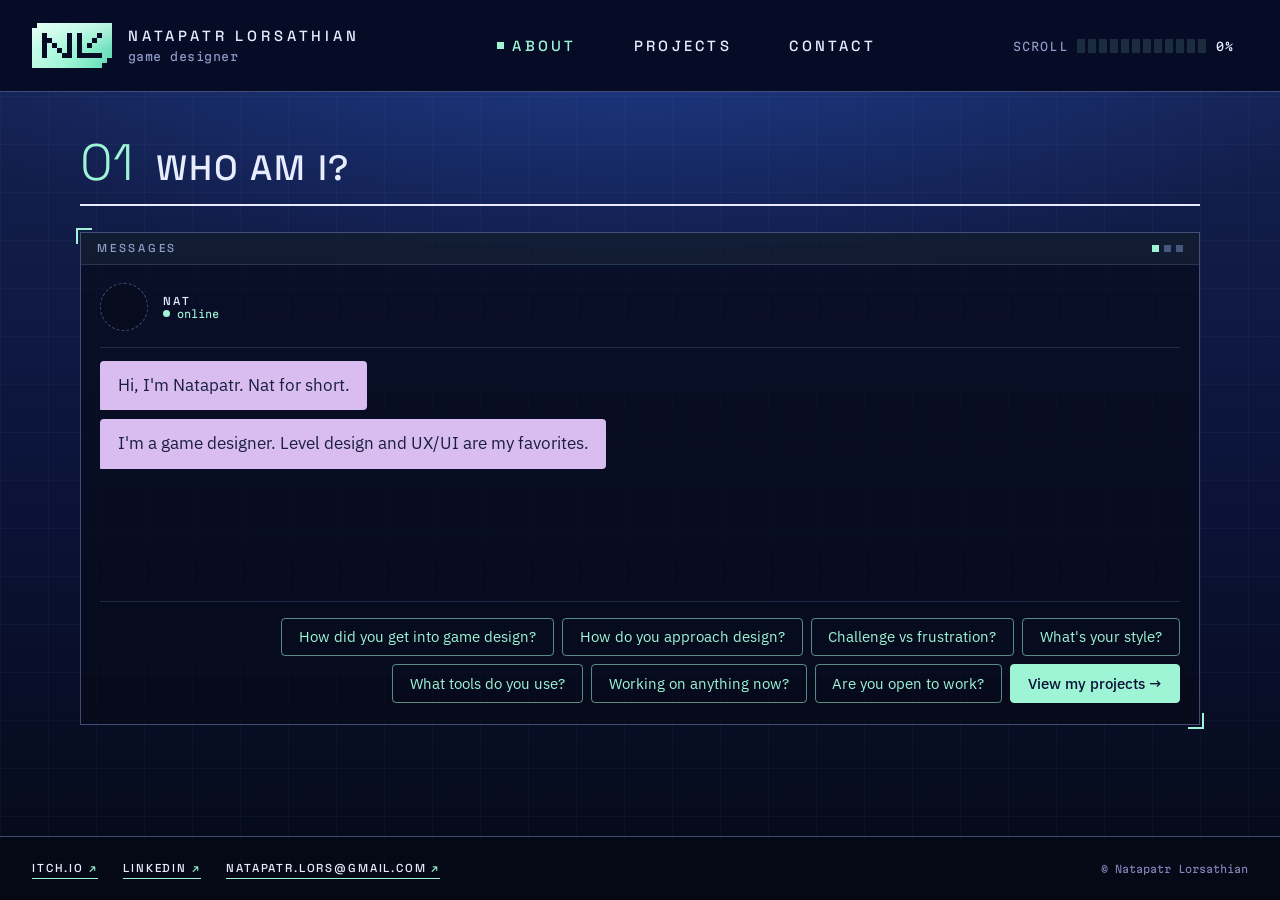
==== commit 1e6cf290: "About chat: recruiter-read fixes, open-to-work question with contact link Co-Authored-By: Claude Opu" ====
--- a/about/index.html
+++ b/about/index.html
@@ -37,10 +37,10 @@
       <figure class="frame avatar"><div class="ph" style="aspect-ratio:1/1" role="img" aria-label="Image coming soon: avatar"><span>[ img: avatar ]</span></div></figure>
       <div><p class="chat-name">Nat</p><p class="chat-status">online</p></div>
     </div>
-    <div class="chat-log" aria-live="polite"><div class="bubble them"><p>Hi, I&#x27;m Natapatr. Nat for short.</p></div><div class="bubble them"><p>I&#x27;m a game designer. Level design and UX/UI are my favorites.</p></div><div class="bubble me"><p>How did you get into game design?</p></div><div class="bubble them"><p>Frustration, mostly.</p></div><div class="bubble them"><p>I played a lot of games, and what bugged me most were questionable dev decisions.</p></div><div class="bubble them"><p>One mobile game I used to play changed its UI and font three times in a month. I had to relearn it every time, and misclicks cost me matches.</p></div><div class="bubble them"><p>Others reworked characters into something more basic, and the charm was gone.</p></div><div class="bubble them"><p>Before game design, I was set on becoming an artist. When that didn&#x27;t work out, I applied to KMUTT with nothing left to lose. I did surprisingly well, so I stayed.</p></div><div class="bubble me"><p>So what would you do?</p></div><div class="bubble them"><p>Keep the skill ceiling, lower the floor. Usually that means less for the player to remember and process at once.</p></div><div class="bubble them"><p>And don&#x27;t make players relearn what they already know. Changes get built around the old layout, like button placements and keybinds.</p></div><div class="bubble me"><p>How do you approach design?</p></div><div class="bubble them"><p>I break things down to the fundamentals first: why they work, and where they fail.</p></div><div class="bubble them"><p>Then I look at it from a completely different angle. Same song, different instrument.</p></div><div class="bubble me"><p>How do you decide what goes in?</p></div><div class="bubble them"><p>It has to serve the game&#x27;s design pillars. If it can&#x27;t, it usually doesn&#x27;t make the cut, unless it&#x27;s a big QOL win.</p></div><div class="bubble me"><p>When does challenge become frustration?</p></div><div class="bubble them"><p>When it&#x27;s overly repetitive, but mostly when effort goes unrewarded. Every action should get a reaction.</p></div><div class="bubble them"><p>That&#x27;s why I&#x27;d rather add levels that teach each step than hold the player&#x27;s hand. Figuring it out yourself is the reward.</p></div><div class="bubble me"><p>What&#x27;s your style?</p></div><div class="bubble them"><p>Understated. I like being different, just not loudly.</p></div><div class="bubble them"><p>What I aim for is quiet elegance. A design has to pass my own standards before anyone else&#x27;s, even if it already works.</p></div><div class="bubble me"><p>What tools do you use?</p></div><div class="bubble them"><p>Unity and Unreal (incl. UEFN), and Figma for UI prototypes.</p></div><div class="bubble them"><p>Confluence for design docs, Jira and Trello for sprints.</p></div><div class="bubble me"><p>Working on anything now?</p></div><div class="bubble them link-msg"><a href="../projects/anonymized/"><span class="lm-text">Check out my latest work here</span><span class="lm-url">natapatrl.github.io/portfolio/projects/anonymized</span></a></div></div>
+    <div class="chat-log" aria-live="polite"><div class="bubble them"><p>Hi, I&#x27;m Natapatr. Nat for short.</p></div><div class="bubble them"><p>I&#x27;m a game designer. Level design and UX/UI are my favorites.</p></div><div class="bubble me"><p>How did you get into game design?</p></div><div class="bubble them"><p>Frustration, mostly. At a lot of everyday things, games included.</p></div><div class="bubble them"><p>One mobile game I used to play changed its UI and font three times in a month. I had to relearn it every time, and misclicks cost me matches.</p></div><div class="bubble them"><p>Others reworked characters into something more basic, and the charm was gone.</p></div><div class="bubble them"><p>That&#x27;s what made me want to start designing.</p></div><div class="bubble them"><p>I was set on becoming an artist at first. When that didn&#x27;t work out, I applied to a game design course at university with nothing left to lose.</p></div><div class="bubble them"><p>I did surprisingly well, so I stayed.</p></div><div class="bubble me"><p>So what would you do?</p></div><div class="bubble them"><p>Keep the skill ceiling, lower the floor. Usually that means less for the player to remember and process at once.</p></div><div class="bubble them"><p>And don&#x27;t make players relearn what they already know. Changes get built around the old layout, like button placements and keybinds.</p></div><div class="bubble me"><p>How do you approach design?</p></div><div class="bubble them"><p>I break things down to the fundamentals first: why they work, and where they fail.</p></div><div class="bubble them"><p>Then I look at it from a completely different angle, like a player&#x27;s instead of a designer&#x27;s. Same song, different instrument.</p></div><div class="bubble me"><p>How do you decide what goes in?</p></div><div class="bubble them"><p>It has to serve the game&#x27;s design pillars. If it can&#x27;t, it usually doesn&#x27;t make the cut, unless it&#x27;s a big QOL win.</p></div><div class="bubble me"><p>Challenge vs frustration?</p></div><div class="bubble them"><p>When it&#x27;s overly repetitive, but mostly when effort goes unrewarded. Every action should get a reaction.</p></div><div class="bubble them"><p>That&#x27;s why I&#x27;d rather add levels that teach each step than hold the player&#x27;s hand. Figuring it out yourself is the reward.</p></div><div class="bubble me"><p>What&#x27;s your style?</p></div><div class="bubble them"><p>Understated. I like being different, just not loudly.</p></div><div class="bubble them"><p>What I aim for is quiet elegance.</p></div><div class="bubble me"><p>What tools do you use?</p></div><div class="bubble them"><p>Unity and Unreal (incl. UEFN), and Figma for UI prototypes.</p></div><div class="bubble them"><p>Confluence for design docs, Jira and Trello for sprints.</p></div><div class="bubble me"><p>Working on anything now?</p></div><div class="bubble them link-msg"><a href="../projects/anonymized/"><span class="lm-text">Check out my latest work here</span><span class="lm-url">natapatrl.github.io/portfolio/projects/anonymized</span></a></div><div class="bubble me"><p>Are you open to work?</p></div><div class="bubble them"><p>Yep, I am.</p></div><div class="bubble them link-msg"><a href="../contact/"><span class="lm-text">Reach out to me here</span><span class="lm-url">natapatrl.github.io/portfolio/contact</span></a></div></div>
     <div class="chat-options" role="group" aria-label="Reply options"><a class="chat-opt final" href="../projects/">View my projects</a></div>
   </div></div>
-  <script type="application/json" id="chat-data">{"intro": ["Hi, I'm Natapatr. Nat for short.", "I'm a game designer. Level design and UX/UI are my favorites."], "topics": [{"id": "start", "q": "How did you get into game design?", "a": ["Frustration, mostly.", "I played a lot of games, and what bugged me most were questionable dev decisions.", "One mobile game I used to play changed its UI and font three times in a month. I had to relearn it every time, and misclicks cost me matches.", "Others reworked characters into something more basic, and the charm was gone.", "Before game design, I was set on becoming an artist. When that didn't work out, I applied to KMUTT with nothing left to lose. I did surprisingly well, so I stayed."]}, {"id": "instead", "after": "start", "q": "So what would you do?", "a": ["Keep the skill ceiling, lower the floor. Usually that means less for the player to remember and process at once.", "And don't make players relearn what they already know. Changes get built around the old layout, like button placements and keybinds."]}, {"id": "approach", "q": "How do you approach design?", "a": ["I break things down to the fundamentals first: why they work, and where they fail.", "Then I look at it from a completely different angle. Same song, different instrument."]}, {"id": "pillars", "after": "approach", "q": "How do you decide what goes in?", "a": ["It has to serve the game's design pillars. If it can't, it usually doesn't make the cut, unless it's a big QOL win."]}, {"id": "frustration", "q": "When does challenge become frustration?", "a": ["When it's overly repetitive, but mostly when effort goes unrewarded. Every action should get a reaction.", "That's why I'd rather add levels that teach each step than hold the player's hand. Figuring it out yourself is the reward."]}, {"id": "style", "q": "What's your style?", "a": ["Understated. I like being different, just not loudly.", "What I aim for is quiet elegance. A design has to pass my own standards before anyone else's, even if it already works."]}, {"id": "tools", "q": "What tools do you use?", "a": ["Unity and Unreal (incl. UEFN), and Figma for UI prototypes.", "Confluence for design docs, Jira and Trello for sprints."]}, {"id": "now", "q": "Working on anything now?", "a": [{"link": "Check out my latest work here", "href": "../projects/anonymized/", "url": "natapatrl.github.io/portfolio/projects/anonymized"}]}], "final": "View my projects", "finalHref": "../projects/"}</script>
+  <script type="application/json" id="chat-data">{"intro": ["Hi, I'm Natapatr. Nat for short.", "I'm a game designer. Level design and UX/UI are my favorites."], "topics": [{"id": "start", "q": "How did you get into game design?", "a": ["Frustration, mostly. At a lot of everyday things, games included.", "One mobile game I used to play changed its UI and font three times in a month. I had to relearn it every time, and misclicks cost me matches.", "Others reworked characters into something more basic, and the charm was gone.", "That's what made me want to start designing.", "I was set on becoming an artist at first. When that didn't work out, I applied to a game design course at university with nothing left to lose.", "I did surprisingly well, so I stayed."]}, {"id": "instead", "after": "start", "q": "So what would you do?", "a": ["Keep the skill ceiling, lower the floor. Usually that means less for the player to remember and process at once.", "And don't make players relearn what they already know. Changes get built around the old layout, like button placements and keybinds."]}, {"id": "approach", "q": "How do you approach design?", "a": ["I break things down to the fundamentals first: why they work, and where they fail.", "Then I look at it from a completely different angle, like a player's instead of a designer's. Same song, different instrument."]}, {"id": "pillars", "after": "approach", "q": "How do you decide what goes in?", "a": ["It has to serve the game's design pillars. If it can't, it usually doesn't make the cut, unless it's a big QOL win."]}, {"id": "frustration", "q": "Challenge vs frustration?", "a": ["When it's overly repetitive, but mostly when effort goes unrewarded. Every action should get a reaction.", "That's why I'd rather add levels that teach each step than hold the player's hand. Figuring it out yourself is the reward."]}, {"id": "style", "q": "What's your style?", "a": ["Understated. I like being different, just not loudly.", "What I aim for is quiet elegance."]}, {"id": "tools", "q": "What tools do you use?", "a": ["Unity and Unreal (incl. UEFN), and Figma for UI prototypes.", "Confluence for design docs, Jira and Trello for sprints."]}, {"id": "now", "q": "Working on anything now?", "a": [{"link": "Check out my latest work here", "href": "../projects/anonymized/", "url": "natapatrl.github.io/portfolio/projects/anonymized"}]}, {"id": "hire", "q": "Are you open to work?", "a": ["Yep, I am.", {"link": "Reach out to me here", "href": "../contact/", "url": "natapatrl.github.io/portfolio/contact"}]}], "final": "View my projects", "finalHref": "../projects/"}</script>
 </section>
 
 </main>
--- a/assets/style.css
+++ b/assets/style.css
@@ -605,6 +605,7 @@
   cursor: pointer;
   text-decoration: none;
   animation: rise 0.25s ease-out;
+  text-align: right;   /* a label that wraps stays aligned with the right-hand reply column */
 }
 .chat-opt:hover, .chat-opt:focus-visible { background: rgba(158, 245, 214, 0.12); color: var(--head); }
 .chat-opt.final { background: var(--mint); color: var(--deep); border-color: var(--mint); font-weight: 500; }
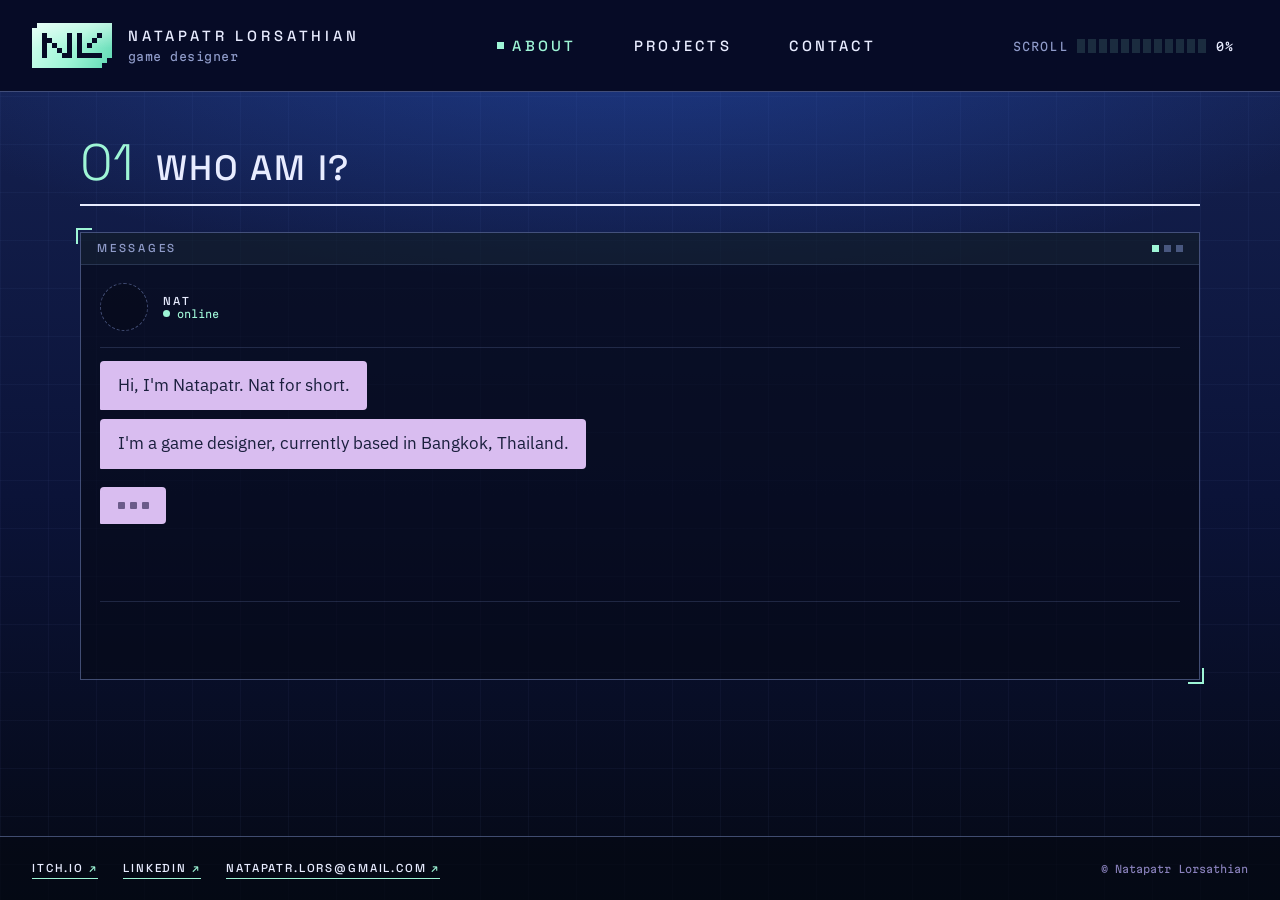
==== commit a2271f6f: "About chat: Bangkok in intro; cut Style, Tools and artist bubbles Co-Authored-By: Claude Opus 5.5 <n" ====
--- a/about/index.html
+++ b/about/index.html
@@ -37,10 +37,10 @@
       <figure class="frame avatar"><div class="ph" style="aspect-ratio:1/1" role="img" aria-label="Image coming soon: avatar"><span>[ img: avatar ]</span></div></figure>
       <div><p class="chat-name">Nat</p><p class="chat-status">online</p></div>
     </div>
-    <div class="chat-log" aria-live="polite"><div class="bubble them"><p>Hi, I&#x27;m Natapatr. Nat for short.</p></div><div class="bubble them"><p>I&#x27;m a game designer. Level design and UX/UI are my favorites.</p></div><div class="bubble me"><p>How did you get into game design?</p></div><div class="bubble them"><p>Frustration, mostly. At a lot of everyday things, games included.</p></div><div class="bubble them"><p>One mobile game I used to play changed its UI and font three times in a month. I had to relearn it every time, and misclicks cost me matches.</p></div><div class="bubble them"><p>Others reworked characters into something more basic, and the charm was gone.</p></div><div class="bubble them"><p>That&#x27;s what made me want to start designing.</p></div><div class="bubble them"><p>I was set on becoming an artist at first. When that didn&#x27;t work out, I applied to a game design course at university with nothing left to lose.</p></div><div class="bubble them"><p>I did surprisingly well, so I stayed.</p></div><div class="bubble me"><p>So what would you do?</p></div><div class="bubble them"><p>Keep the skill ceiling, lower the floor. Usually that means less for the player to remember and process at once.</p></div><div class="bubble them"><p>And don&#x27;t make players relearn what they already know. Changes get built around the old layout, like button placements and keybinds.</p></div><div class="bubble me"><p>How do you approach design?</p></div><div class="bubble them"><p>I break things down to the fundamentals first: why they work, and where they fail.</p></div><div class="bubble them"><p>Then I look at it from a completely different angle, like a player&#x27;s instead of a designer&#x27;s. Same song, different instrument.</p></div><div class="bubble me"><p>How do you decide what goes in?</p></div><div class="bubble them"><p>It has to serve the game&#x27;s design pillars. If it can&#x27;t, it usually doesn&#x27;t make the cut, unless it&#x27;s a big QOL win.</p></div><div class="bubble me"><p>Challenge vs frustration?</p></div><div class="bubble them"><p>When it&#x27;s overly repetitive, but mostly when effort goes unrewarded. Every action should get a reaction.</p></div><div class="bubble them"><p>That&#x27;s why I&#x27;d rather add levels that teach each step than hold the player&#x27;s hand. Figuring it out yourself is the reward.</p></div><div class="bubble me"><p>What&#x27;s your style?</p></div><div class="bubble them"><p>Understated. I like being different, just not loudly.</p></div><div class="bubble them"><p>What I aim for is quiet elegance.</p></div><div class="bubble me"><p>What tools do you use?</p></div><div class="bubble them"><p>Unity and Unreal (incl. UEFN), and Figma for UI prototypes.</p></div><div class="bubble them"><p>Confluence for design docs, Jira and Trello for sprints.</p></div><div class="bubble me"><p>Working on anything now?</p></div><div class="bubble them link-msg"><a href="../projects/anonymized/"><span class="lm-text">Check out my latest work here</span><span class="lm-url">natapatrl.github.io/portfolio/projects/anonymized</span></a></div><div class="bubble me"><p>Are you open to work?</p></div><div class="bubble them"><p>Yep, I am.</p></div><div class="bubble them link-msg"><a href="../contact/"><span class="lm-text">Reach out to me here</span><span class="lm-url">natapatrl.github.io/portfolio/contact</span></a></div></div>
+    <div class="chat-log" aria-live="polite"><div class="bubble them"><p>Hi, I&#x27;m Natapatr. Nat for short.</p></div><div class="bubble them"><p>I&#x27;m a game designer, currently based in Bangkok, Thailand.</p></div><div class="bubble them"><p>Level design and UX/UI are my favorites.</p></div><div class="bubble me"><p>How did you get into game design?</p></div><div class="bubble them"><p>Frustration, mostly. At a lot of everyday things, games included.</p></div><div class="bubble them"><p>One mobile game I used to play changed its UI and font three times in a month. I had to relearn it every time, and misclicks cost me matches.</p></div><div class="bubble them"><p>Others reworked characters into something more basic, and the charm was gone.</p></div><div class="bubble them"><p>That&#x27;s what made me want to start designing.</p></div><div class="bubble me"><p>So what would you do?</p></div><div class="bubble them"><p>Keep the skill ceiling, lower the floor. Usually that means less for the player to remember and process at once.</p></div><div class="bubble them"><p>And don&#x27;t make players relearn what they already know. Changes get built around the old layout, like button placements and keybinds.</p></div><div class="bubble me"><p>How do you approach design?</p></div><div class="bubble them"><p>I break things down to the fundamentals first: why they work, and where they fail.</p></div><div class="bubble them"><p>Then I look at it from a completely different angle, like a player&#x27;s instead of a designer&#x27;s. Same song, different instrument.</p></div><div class="bubble me"><p>How do you decide what goes in?</p></div><div class="bubble them"><p>It has to serve the game&#x27;s design pillars. If it can&#x27;t, it usually doesn&#x27;t make the cut, unless it&#x27;s a big QOL win.</p></div><div class="bubble me"><p>Challenge vs frustration?</p></div><div class="bubble them"><p>When it&#x27;s overly repetitive, but mostly when effort goes unrewarded. Every action should get a reaction.</p></div><div class="bubble them"><p>That&#x27;s why I&#x27;d rather add levels that teach each step than hold the player&#x27;s hand. Figuring it out yourself is the reward.</p></div><div class="bubble me"><p>Working on anything now?</p></div><div class="bubble them link-msg"><a href="../projects/anonymized/"><span class="lm-text">Check out my latest work here</span><span class="lm-url">natapatrl.github.io/portfolio/projects/anonymized</span></a></div><div class="bubble me"><p>Are you open to work?</p></div><div class="bubble them link-msg"><a href="../contact/"><span class="lm-text">Feel free to reach out here</span><span class="lm-url">natapatrl.github.io/portfolio/contact</span></a></div></div>
     <div class="chat-options" role="group" aria-label="Reply options"><a class="chat-opt final" href="../projects/">View my projects</a></div>
   </div></div>
-  <script type="application/json" id="chat-data">{"intro": ["Hi, I'm Natapatr. Nat for short.", "I'm a game designer. Level design and UX/UI are my favorites."], "topics": [{"id": "start", "q": "How did you get into game design?", "a": ["Frustration, mostly. At a lot of everyday things, games included.", "One mobile game I used to play changed its UI and font three times in a month. I had to relearn it every time, and misclicks cost me matches.", "Others reworked characters into something more basic, and the charm was gone.", "That's what made me want to start designing.", "I was set on becoming an artist at first. When that didn't work out, I applied to a game design course at university with nothing left to lose.", "I did surprisingly well, so I stayed."]}, {"id": "instead", "after": "start", "q": "So what would you do?", "a": ["Keep the skill ceiling, lower the floor. Usually that means less for the player to remember and process at once.", "And don't make players relearn what they already know. Changes get built around the old layout, like button placements and keybinds."]}, {"id": "approach", "q": "How do you approach design?", "a": ["I break things down to the fundamentals first: why they work, and where they fail.", "Then I look at it from a completely different angle, like a player's instead of a designer's. Same song, different instrument."]}, {"id": "pillars", "after": "approach", "q": "How do you decide what goes in?", "a": ["It has to serve the game's design pillars. If it can't, it usually doesn't make the cut, unless it's a big QOL win."]}, {"id": "frustration", "q": "Challenge vs frustration?", "a": ["When it's overly repetitive, but mostly when effort goes unrewarded. Every action should get a reaction.", "That's why I'd rather add levels that teach each step than hold the player's hand. Figuring it out yourself is the reward."]}, {"id": "style", "q": "What's your style?", "a": ["Understated. I like being different, just not loudly.", "What I aim for is quiet elegance."]}, {"id": "tools", "q": "What tools do you use?", "a": ["Unity and Unreal (incl. UEFN), and Figma for UI prototypes.", "Confluence for design docs, Jira and Trello for sprints."]}, {"id": "now", "q": "Working on anything now?", "a": [{"link": "Check out my latest work here", "href": "../projects/anonymized/", "url": "natapatrl.github.io/portfolio/projects/anonymized"}]}, {"id": "hire", "q": "Are you open to work?", "a": ["Yep, I am.", {"link": "Reach out to me here", "href": "../contact/", "url": "natapatrl.github.io/portfolio/contact"}]}], "final": "View my projects", "finalHref": "../projects/"}</script>
+  <script type="application/json" id="chat-data">{"intro": ["Hi, I'm Natapatr. Nat for short.", "I'm a game designer, currently based in Bangkok, Thailand.", "Level design and UX/UI are my favorites."], "topics": [{"id": "start", "q": "How did you get into game design?", "a": ["Frustration, mostly. At a lot of everyday things, games included.", "One mobile game I used to play changed its UI and font three times in a month. I had to relearn it every time, and misclicks cost me matches.", "Others reworked characters into something more basic, and the charm was gone.", "That's what made me want to start designing."]}, {"id": "instead", "after": "start", "q": "So what would you do?", "a": ["Keep the skill ceiling, lower the floor. Usually that means less for the player to remember and process at once.", "And don't make players relearn what they already know. Changes get built around the old layout, like button placements and keybinds."]}, {"id": "approach", "q": "How do you approach design?", "a": ["I break things down to the fundamentals first: why they work, and where they fail.", "Then I look at it from a completely different angle, like a player's instead of a designer's. Same song, different instrument."]}, {"id": "pillars", "after": "approach", "q": "How do you decide what goes in?", "a": ["It has to serve the game's design pillars. If it can't, it usually doesn't make the cut, unless it's a big QOL win."]}, {"id": "frustration", "q": "Challenge vs frustration?", "a": ["When it's overly repetitive, but mostly when effort goes unrewarded. Every action should get a reaction.", "That's why I'd rather add levels that teach each step than hold the player's hand. Figuring it out yourself is the reward."]}, {"id": "now", "q": "Working on anything now?", "a": [{"link": "Check out my latest work here", "href": "../projects/anonymized/", "url": "natapatrl.github.io/portfolio/projects/anonymized"}]}, {"id": "hire", "q": "Are you open to work?", "a": [{"link": "Feel free to reach out here", "href": "../contact/", "url": "natapatrl.github.io/portfolio/contact"}]}], "final": "View my projects", "finalHref": "../projects/"}</script>
 </section>
 
 </main>
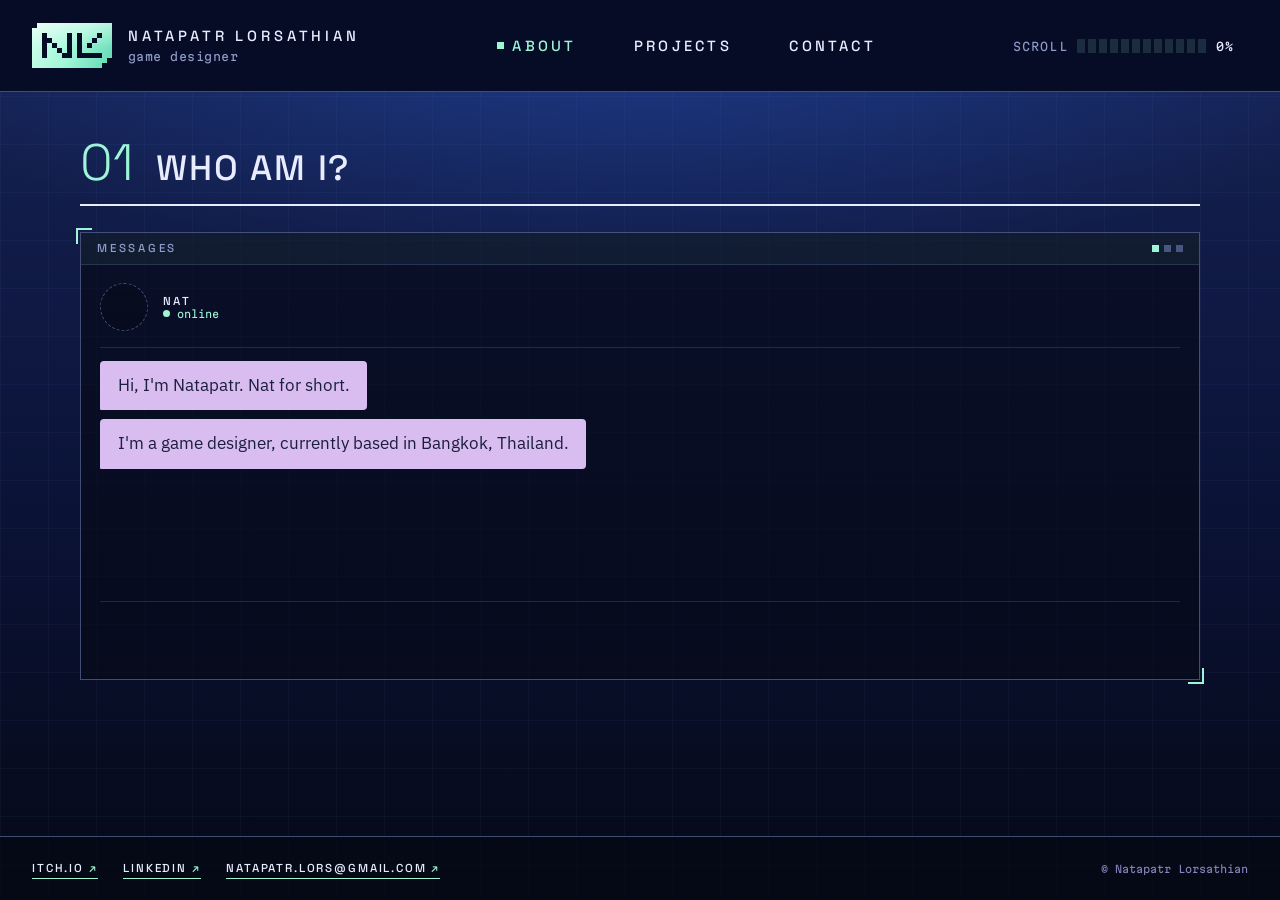
==== commit a03171d7: "Numerals for values: "3 mechanics" (Anonymized), "3 times in a month" (About) User preference: numer" ====
--- a/about/index.html
+++ b/about/index.html
@@ -37,10 +37,10 @@
       <figure class="frame avatar"><div class="ph" style="aspect-ratio:1/1" role="img" aria-label="Image coming soon: avatar"><span>[ img: avatar ]</span></div></figure>
       <div><p class="chat-name">Nat</p><p class="chat-status">online</p></div>
     </div>
-    <div class="chat-log" aria-live="polite"><div class="bubble them"><p>Hi, I&#x27;m Natapatr. Nat for short.</p></div><div class="bubble them"><p>I&#x27;m a game designer, currently based in Bangkok, Thailand.</p></div><div class="bubble them"><p>Level design and UX/UI are my favorites.</p></div><div class="bubble me"><p>How did you get into game design?</p></div><div class="bubble them"><p>Frustration, mostly. At a lot of everyday things, games included.</p></div><div class="bubble them"><p>One mobile game I used to play changed its UI and font three times in a month. I had to relearn it every time, and misclicks cost me matches.</p></div><div class="bubble them"><p>Others reworked characters into something more basic, and the charm was gone.</p></div><div class="bubble them"><p>That&#x27;s what made me want to start designing.</p></div><div class="bubble me"><p>So what would you do?</p></div><div class="bubble them"><p>Keep the skill ceiling, lower the floor. Usually that means less for the player to remember and process at once.</p></div><div class="bubble them"><p>And don&#x27;t make players relearn what they already know. Changes get built around the old layout, like button placements and keybinds.</p></div><div class="bubble me"><p>How do you approach design?</p></div><div class="bubble them"><p>I break things down to the fundamentals first: why they work, and where they fail.</p></div><div class="bubble them"><p>Then I look at it from a completely different angle, like a player&#x27;s instead of a designer&#x27;s. Same song, different instrument.</p></div><div class="bubble me"><p>How do you decide what goes in?</p></div><div class="bubble them"><p>It has to serve the game&#x27;s design pillars. If it can&#x27;t, it usually doesn&#x27;t make the cut, unless it&#x27;s a big QOL win.</p></div><div class="bubble me"><p>Challenge vs frustration?</p></div><div class="bubble them"><p>When it&#x27;s overly repetitive, but mostly when effort goes unrewarded. Every action should get a reaction.</p></div><div class="bubble them"><p>That&#x27;s why I&#x27;d rather add levels that teach each step than hold the player&#x27;s hand. Figuring it out yourself is the reward.</p></div><div class="bubble me"><p>Working on anything now?</p></div><div class="bubble them link-msg"><a href="../projects/anonymized/"><span class="lm-text">Check out my latest work here</span><span class="lm-url">natapatrl.github.io/portfolio/projects/anonymized</span></a></div><div class="bubble me"><p>Are you open to work?</p></div><div class="bubble them link-msg"><a href="../contact/"><span class="lm-text">Feel free to reach out here</span><span class="lm-url">natapatrl.github.io/portfolio/contact</span></a></div></div>
+    <div class="chat-log" aria-live="polite"><div class="bubble them"><p>Hi, I&#x27;m Natapatr. Nat for short.</p></div><div class="bubble them"><p>I&#x27;m a game designer, currently based in Bangkok, Thailand.</p></div><div class="bubble them"><p>Level design and UX/UI are my favorites.</p></div><div class="bubble me"><p>How did you get into game design?</p></div><div class="bubble them"><p>Frustration, mostly. At a lot of everyday things, games included.</p></div><div class="bubble them"><p>One mobile game I used to play changed its UI and font 3 times in a month. I had to relearn it every time, and misclicks cost me matches.</p></div><div class="bubble them"><p>Others reworked characters into something more basic, and the charm was gone.</p></div><div class="bubble them"><p>That&#x27;s what made me want to start designing.</p></div><div class="bubble me"><p>So what would you do?</p></div><div class="bubble them"><p>Keep the skill ceiling, lower the floor. Usually that means less for the player to remember and process at once.</p></div><div class="bubble them"><p>And don&#x27;t make players relearn what they already know. Changes get built around the old layout, like button placements and keybinds.</p></div><div class="bubble me"><p>How do you approach design?</p></div><div class="bubble them"><p>I break things down to the fundamentals first: why they work, and where they fail.</p></div><div class="bubble them"><p>Then I look at it from a completely different angle, like a player&#x27;s instead of a designer&#x27;s. Same song, different instrument.</p></div><div class="bubble me"><p>How do you decide what goes in?</p></div><div class="bubble them"><p>It has to serve the game&#x27;s design pillars. If it can&#x27;t, it usually doesn&#x27;t make the cut, unless it&#x27;s a big QOL win.</p></div><div class="bubble me"><p>Challenge vs frustration?</p></div><div class="bubble them"><p>When it&#x27;s overly repetitive, but mostly when effort goes unrewarded. Every action should get a reaction.</p></div><div class="bubble them"><p>That&#x27;s why I&#x27;d rather add levels that teach each step than hold the player&#x27;s hand. Figuring it out yourself is the reward.</p></div><div class="bubble me"><p>Working on anything now?</p></div><div class="bubble them link-msg"><a href="../projects/anonymized/"><span class="lm-text">Check out my latest work here</span><span class="lm-url">natapatrl.github.io/portfolio/projects/anonymized</span></a></div><div class="bubble me"><p>Are you open to work?</p></div><div class="bubble them"><p>I&#x27;m open to all arrangements, whether that&#x27;s remote, on-site or relocating.</p></div><div class="bubble them link-msg"><a href="../contact/"><span class="lm-text">Feel free to reach out here</span><span class="lm-url">natapatrl.github.io/portfolio/contact</span></a></div></div>
     <div class="chat-options" role="group" aria-label="Reply options"><a class="chat-opt final" href="../projects/">View my projects</a></div>
   </div></div>
-  <script type="application/json" id="chat-data">{"intro": ["Hi, I'm Natapatr. Nat for short.", "I'm a game designer, currently based in Bangkok, Thailand.", "Level design and UX/UI are my favorites."], "topics": [{"id": "start", "q": "How did you get into game design?", "a": ["Frustration, mostly. At a lot of everyday things, games included.", "One mobile game I used to play changed its UI and font three times in a month. I had to relearn it every time, and misclicks cost me matches.", "Others reworked characters into something more basic, and the charm was gone.", "That's what made me want to start designing."]}, {"id": "instead", "after": "start", "q": "So what would you do?", "a": ["Keep the skill ceiling, lower the floor. Usually that means less for the player to remember and process at once.", "And don't make players relearn what they already know. Changes get built around the old layout, like button placements and keybinds."]}, {"id": "approach", "q": "How do you approach design?", "a": ["I break things down to the fundamentals first: why they work, and where they fail.", "Then I look at it from a completely different angle, like a player's instead of a designer's. Same song, different instrument."]}, {"id": "pillars", "after": "approach", "q": "How do you decide what goes in?", "a": ["It has to serve the game's design pillars. If it can't, it usually doesn't make the cut, unless it's a big QOL win."]}, {"id": "frustration", "q": "Challenge vs frustration?", "a": ["When it's overly repetitive, but mostly when effort goes unrewarded. Every action should get a reaction.", "That's why I'd rather add levels that teach each step than hold the player's hand. Figuring it out yourself is the reward."]}, {"id": "now", "q": "Working on anything now?", "a": [{"link": "Check out my latest work here", "href": "../projects/anonymized/", "url": "natapatrl.github.io/portfolio/projects/anonymized"}]}, {"id": "hire", "q": "Are you open to work?", "a": [{"link": "Feel free to reach out here", "href": "../contact/", "url": "natapatrl.github.io/portfolio/contact"}]}], "final": "View my projects", "finalHref": "../projects/"}</script>
+  <script type="application/json" id="chat-data">{"intro": ["Hi, I'm Natapatr. Nat for short.", "I'm a game designer, currently based in Bangkok, Thailand.", "Level design and UX/UI are my favorites."], "topics": [{"id": "start", "q": "How did you get into game design?", "a": ["Frustration, mostly. At a lot of everyday things, games included.", "One mobile game I used to play changed its UI and font 3 times in a month. I had to relearn it every time, and misclicks cost me matches.", "Others reworked characters into something more basic, and the charm was gone.", "That's what made me want to start designing."]}, {"id": "instead", "after": "start", "q": "So what would you do?", "a": ["Keep the skill ceiling, lower the floor. Usually that means less for the player to remember and process at once.", "And don't make players relearn what they already know. Changes get built around the old layout, like button placements and keybinds."]}, {"id": "approach", "q": "How do you approach design?", "a": ["I break things down to the fundamentals first: why they work, and where they fail.", "Then I look at it from a completely different angle, like a player's instead of a designer's. Same song, different instrument."]}, {"id": "pillars", "after": "approach", "q": "How do you decide what goes in?", "a": ["It has to serve the game's design pillars. If it can't, it usually doesn't make the cut, unless it's a big QOL win."]}, {"id": "frustration", "q": "Challenge vs frustration?", "a": ["When it's overly repetitive, but mostly when effort goes unrewarded. Every action should get a reaction.", "That's why I'd rather add levels that teach each step than hold the player's hand. Figuring it out yourself is the reward."]}, {"id": "now", "q": "Working on anything now?", "a": [{"link": "Check out my latest work here", "href": "../projects/anonymized/", "url": "natapatrl.github.io/portfolio/projects/anonymized"}]}, {"id": "hire", "q": "Are you open to work?", "a": ["I'm open to all arrangements, whether that's remote, on-site or relocating.", {"link": "Feel free to reach out here", "href": "../contact/", "url": "natapatrl.github.io/portfolio/contact"}]}], "final": "View my projects", "finalHref": "../projects/"}</script>
 </section>
 
 </main>
--- a/assets/style.css
+++ b/assets/style.css
@@ -194,6 +194,7 @@
 .file-window .window-body { padding: 1.4rem 1.5rem 1.5rem; }
 .file-grid { display: grid; grid-template-columns: 1.35fr 1fr; gap: 1.5rem 2rem; align-items: start; }
 .file-main .file-pitch { margin: 1.1rem 0 0; }
+.file-plays { margin: .6rem 0 0; font: 400 var(--fs-body-s)/1.55 var(--plex); color: var(--muted); }   /* how the game plays, under the pitch */
 .file-side .links { margin-top: 1.4rem; }
 /* Awards: a small group under the specs, styled like the SPECS / ROLE group labels */
 .file-awards { margin-top: 1.3rem; }
@@ -360,6 +361,12 @@
 .list-window .mission:last-child, .list-window .mission.last-shown { border-bottom: 0; }
 .featured-grid { display: grid; grid-template-columns: 1.2fr 1fr; gap: 2.6rem; align-items: center; }
 .featured-media { display: block; text-decoration: none; }
+/* Whole Latest Project window opens the project: the image link's ::after covers the window
+   (the nearest positioned ancestor); the window's own links sit above it. */
+.featured-media::after { content: ""; position: absolute; inset: 0; z-index: 1; }
+.featured .links .link { position: relative; z-index: 2; }
+.featured .window { transition: border-color .15s; }
+.featured .window:hover { border-color: rgba(158, 245, 214, 0.55); }
 .featured-body { padding-top: 0.3rem; }
 .featured-body .doc-head { margin-bottom: 1.1rem; border-bottom-color: var(--line-strong); border-bottom-width: 1px; }
 .featured-body .doc-title { font-size: clamp(1.8rem, 3.6vw, 2.5rem); }
@@ -461,8 +468,10 @@
 /* Project nav sticks under the top bar while scrolling, so previous / next project are always in
    reach. Once stuck (site.js adds .stuck) it gets the top bar's background across the full width. */
 .proj-nav { position: sticky; top: var(--hh, 92px); z-index: 4; display: flex; justify-content: space-between; align-items: center; flex-wrap: wrap; gap: 1rem 2rem; padding: 0.8rem 0; margin-bottom: 2rem; border-bottom: 1px solid var(--line-strong); }
-.proj-nav.stuck { background: #060b26; box-shadow: 0 0 0 100vmax #060b26; clip-path: inset(0 -100vmax); border-bottom-color: transparent; }
-.proj-nav.stuck::after { content: ""; position: absolute; left: -100vmax; right: -100vmax; bottom: 0; height: 1px; background: var(--line-strong); }
+/* Full-width background and bottom line drawn with box-shadow and border-image outset: both are
+   paint-only, so they never widen the page (a positioned ::after did, making phones zoom out). */
+.proj-nav.stuck { background: #060b26; box-shadow: 0 0 0 100vmax #060b26; clip-path: inset(0 -100vmax);
+  border-image: linear-gradient(var(--line-strong), var(--line-strong)) 0 0 1 0 / 0 0 1px 0 / 0 100vmax; }
 .proj-step { display: flex; align-items: center; flex-wrap: wrap; gap: 0.8rem 1.6rem; }
 .proj-count { font: 400 var(--fs-label) var(--mono); color: var(--muted); }
 .proj-count b { font-weight: 400; color: var(--mint); margin: 0 0.3rem; }
@@ -487,6 +496,9 @@
 .pdr dt b { font: 400 var(--fs-micro) var(--mono); color: var(--dim); margin-right: .6rem; letter-spacing: .05em; }
 .pdr dd { margin: 0; font: 400 var(--fs-body)/1.55 var(--plex); color: var(--body); }
 .pdr .dec dt { color: var(--mint); } .pdr .dec dd { color: var(--head); }
+.pdr-list { font-size: inherit; color: inherit; }
+.pdr-list li { padding: .12rem 0 .12rem 1.4rem; line-height: 1.5; }
+.pdr-list li::before { top: .1rem; }
 .hl-grid { display: grid; grid-template-columns: 1.25fr 1fr; gap: 2rem; align-items: start; }
 .retro { margin: 0; font: 400 var(--fs-body)/1.55 var(--plex); color: var(--muted); }
 /* D: OS-style tabs under the window bar; all panes share one grid cell so the window never jumps */
@@ -523,6 +535,7 @@
 .dl-mno { font: 400 var(--fs-micro) var(--mono); color: var(--dim); }
 .dl-mtitle { font: 500 var(--fs-caps) var(--grot); letter-spacing: .16em; color: var(--head); }
 .dl-mteaser { font: 400 var(--fs-body-s)/1.4 var(--plex); color: var(--muted); display: -webkit-box; -webkit-line-clamp: 1; -webkit-box-orient: vertical; overflow: hidden; }
+@media (max-width: 640px) { .dl-mteaser { -webkit-line-clamp: 2; } }   /* phones: teaser gets two lines */
 .dl-go { font: 400 var(--fs-micro) var(--mono); color: var(--mint); letter-spacing: .08em; }
 .dl-step { display: flex; justify-content: space-between; align-items: center; margin-top: 1.4rem; padding-top: .9rem; border-top: 1px solid var(--line); }
 .dl-step button { background: none; border: 0; cursor: pointer; font: 500 var(--fs-caps-s) var(--grot); letter-spacing: .2em; text-transform: uppercase; color: var(--head); padding: .3rem 0; }
